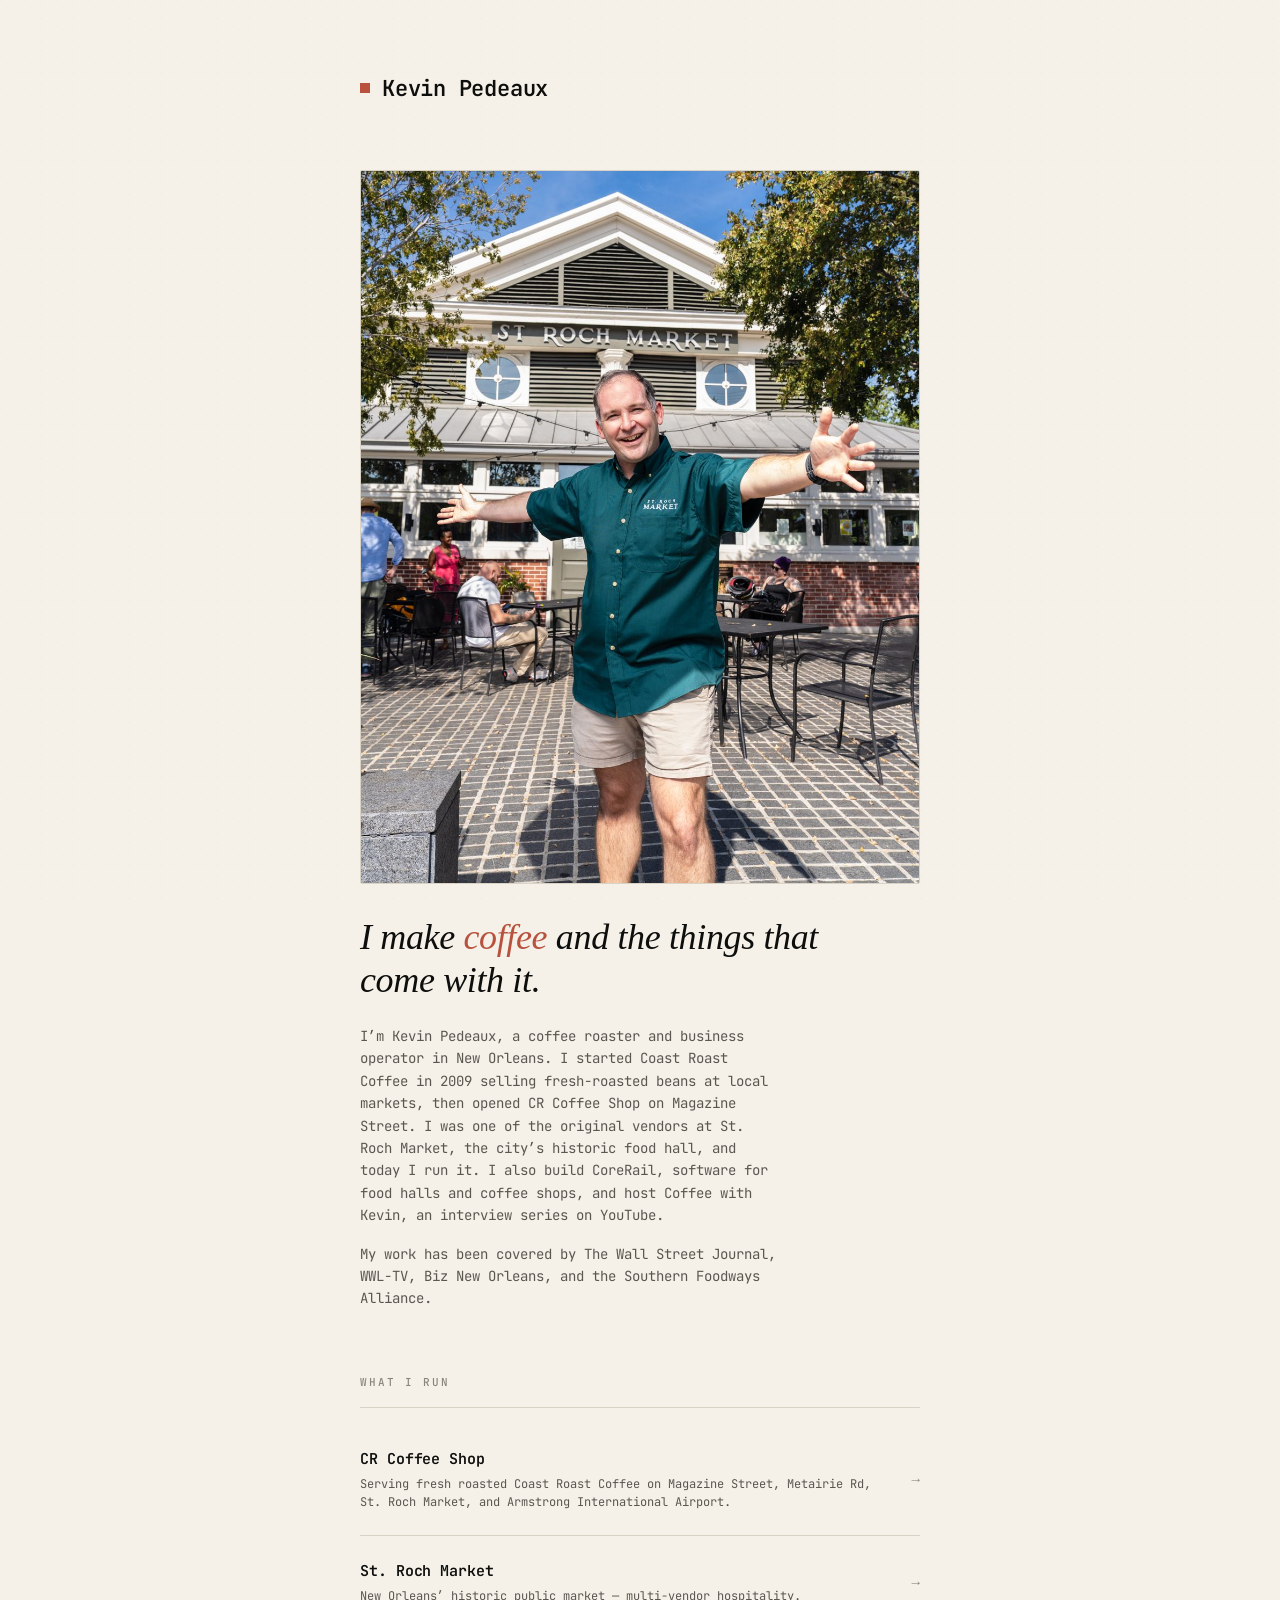
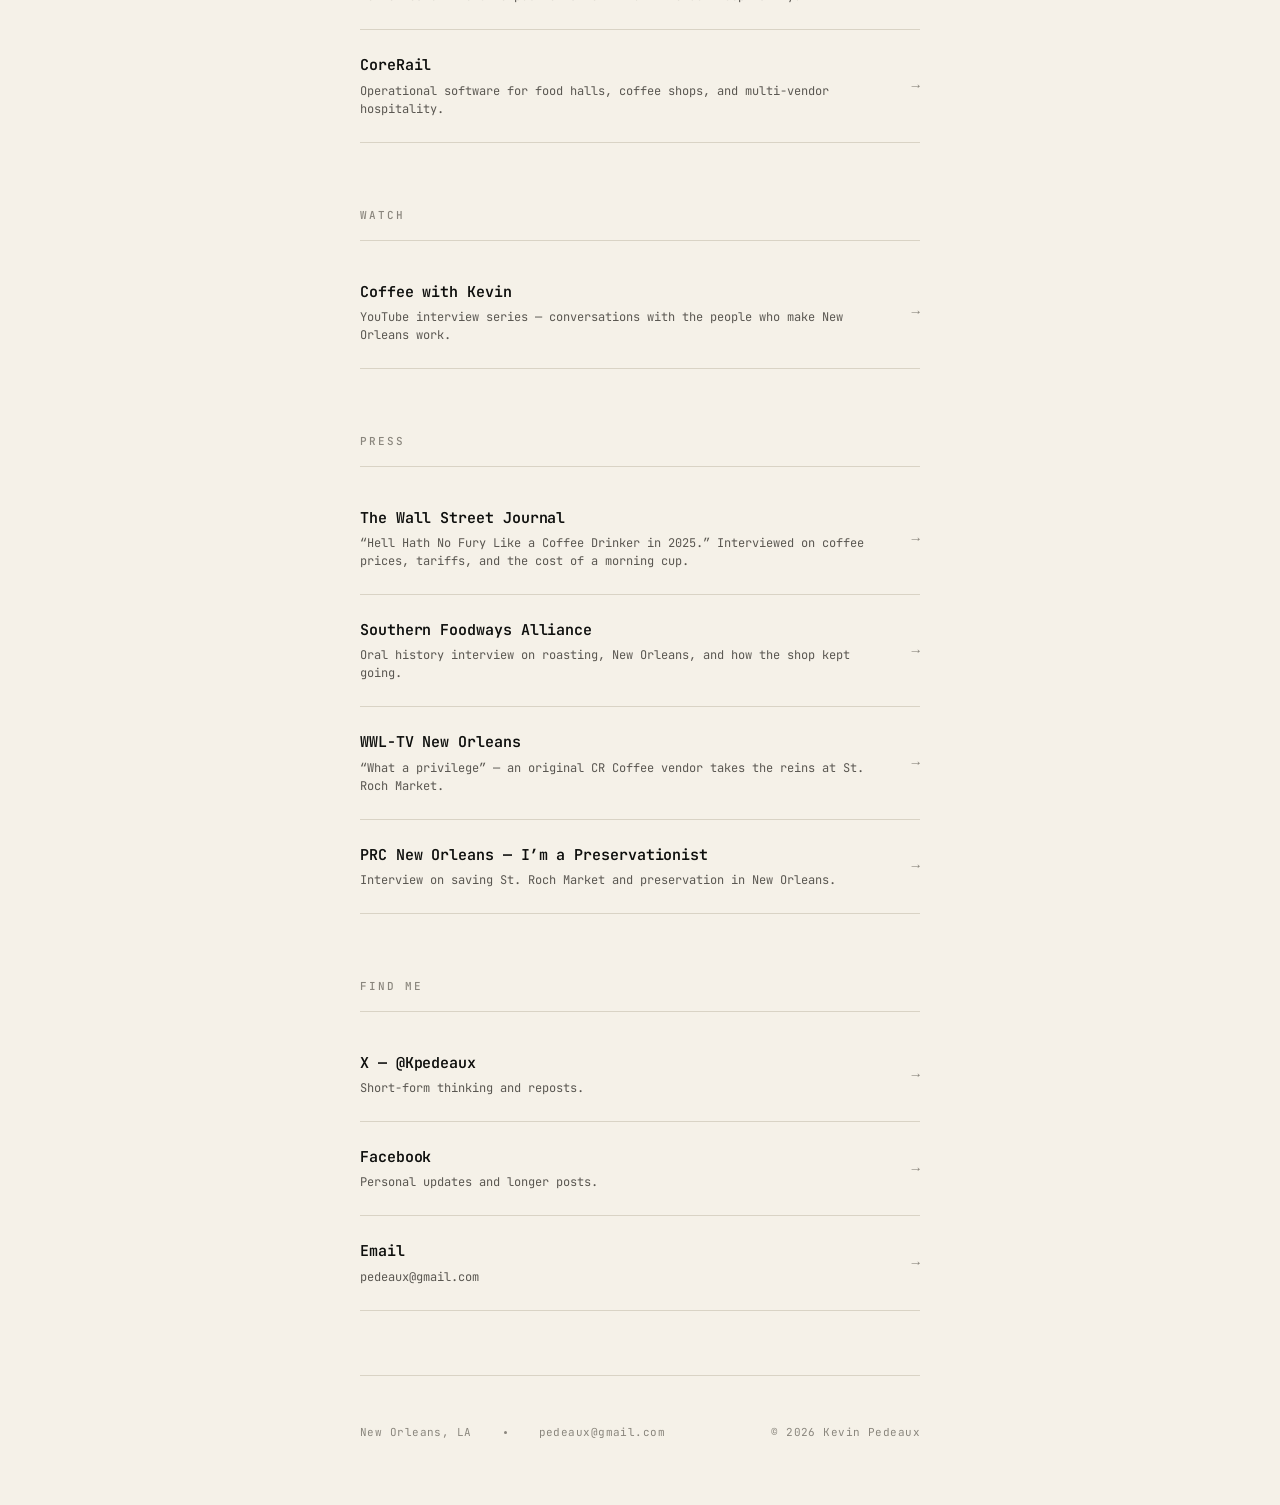
==== index.html @ 77713975 "Add headshot: hero image, contact-card photo, and OG preview image - Optimized hero photo (St. Roch " ====
<!DOCTYPE html>
<html lang="en">
<head>
  <meta charset="UTF-8">
  <meta name="viewport" content="width=device-width, initial-scale=1.0">
  <title>Kevin Pedeaux — Coffee Roaster &amp; Operator in New Orleans</title>
  <meta name="description" content="Kevin Pedeaux is a New Orleans coffee roaster and operator. Owner of CR Coffee Shop (Coast Roast Coffee) on Magazine Street, operator of the historic St. Roch Market, and builder of CoreRail.">
  <meta name="author" content="Kevin Pedeaux">

  <!-- Open Graph -->
  <meta property="og:title" content="Kevin Pedeaux — Coffee Roaster &amp; Operator in New Orleans">
  <meta property="og:description" content="I make coffee and the things that come with it.">
  <meta property="og:type" content="website">
  <meta property="og:url" content="https://kevinpedeaux.com/">
  <meta property="og:site_name" content="Kevin Pedeaux">
  <meta property="og:image" content="https://kevinpedeaux.com/kevin-og.jpg">
  <meta property="og:image:width" content="1200">
  <meta property="og:image:height" content="630">
  <meta property="og:image:alt" content="Kevin Pedeaux with arms open in front of St. Roch Market in New Orleans">

  <!-- Twitter -->
  <meta name="twitter:card" content="summary_large_image">
  <meta name="twitter:title" content="Kevin Pedeaux — Coffee Roaster &amp; Operator in New Orleans">
  <meta name="twitter:description" content="I make coffee and the things that come with it.">
  <meta name="twitter:site" content="@Kpedeaux">
  <meta name="twitter:creator" content="@Kpedeaux">
  <meta name="twitter:image" content="https://kevinpedeaux.com/kevin-og.jpg">

  <!-- Favicon -->
  <link rel="icon" type="image/svg+xml" href="/favicon.svg">

  <!-- Canonical -->
  <link rel="canonical" href="https://kevinpedeaux.com/">

  <!-- Fonts (self-hosted — see @font-face in styles.css) -->
  <link rel="preload" href="/fonts/jetbrains-mono-normal.woff2" as="font" type="font/woff2" crossorigin>
  <link rel="preload" href="/fonts/instrument-serif-italic.woff2" as="font" type="font/woff2" crossorigin>

  <!-- Styles -->
  <link rel="stylesheet" href="/styles.css">

  <!-- Google Analytics (GA4) -->
  <script async src="https://www.googletagmanager.com/gtag/js?id=G-3HQKWKEVY3"></script>
  <script>
    window.dataLayer = window.dataLayer || [];
    function gtag(){dataLayer.push(arguments);}
    gtag('js', new Date());
    gtag('config', 'G-3HQKWKEVY3');
  </script>

  <!-- JSON-LD -->
  <script type="application/ld+json">
  {
    "@context": "https://schema.org",
    "@graph": [
      {
        "@type": "WebSite",
        "@id": "https://kevinpedeaux.com/#website",
        "url": "https://kevinpedeaux.com/",
        "name": "Kevin Pedeaux",
        "publisher": { "@id": "https://kevinpedeaux.com/#person" }
      },
      {
        "@type": "ProfilePage",
        "@id": "https://kevinpedeaux.com/#profilepage",
        "url": "https://kevinpedeaux.com/",
        "isPartOf": { "@id": "https://kevinpedeaux.com/#website" },
        "mainEntity": { "@id": "https://kevinpedeaux.com/#person" }
      },
      {
        "@type": "Person",
        "@id": "https://kevinpedeaux.com/#person",
        "name": "Kevin Pedeaux",
        "url": "https://kevinpedeaux.com/",
        "jobTitle": "Coffee Roaster & Operator",
        "description": "New Orleans coffee roaster and operator. Owner of CR Coffee Shop (Coast Roast Coffee), operator of the historic St. Roch Market, builder of CoreRail, and host of Coffee with Kevin.",
        "address": {
          "@type": "PostalAddress",
          "addressLocality": "New Orleans",
          "addressRegion": "LA",
          "addressCountry": "US"
        },
        "knowsAbout": [
          "Coffee roasting",
          "Specialty coffee",
          "Food halls",
          "Hospitality operations",
          "New Orleans"
        ],
        "worksFor": [
          { "@type": "Organization", "name": "CR Coffee Shop", "url": "https://crcoffeenola.com/" },
          { "@type": "Organization", "name": "St. Roch Market", "url": "https://strochmarket.com/" },
          { "@type": "Organization", "name": "CoreRail", "url": "https://creativecorerail.com/" }
        ],
        "subjectOf": [
          "https://www.wsj.com/business/hospitality/coffee-prices-inflation-tariffs-brazil-e3c26e3b",
          "https://www.southernfoodways.org/interview/kevin-pedeaux/",
          "https://www.wwltv.com/article/news/investigations/mike-perlstein/what-a-privilege-original-vendor-takes-the-reins-at-st-roch-market/289-c80db175-2084-4ccd-b1cc-990ba4696f7c",
          "https://prcno.org/im-a-preservationist-an-interview-with-kevin-pedeaux/"
        ],
        "sameAs": [
          "https://crcoffeenola.com/",
          "https://strochmarket.com/",
          "https://creativecorerail.com/",
          "https://www.youtube.com/coffeewithkevin",
          "https://x.com/Kpedeaux",
          "https://www.instagram.com/kpedeaux/",
          "https://www.facebook.com/pedeaux"
        ]
      }
    ]
  }
  </script>
</head>
<body>

  <main class="page">

    <!-- ====================================================================
         HEADER
         ==================================================================== -->
    <header class="header">
      <a class="name" href="/" aria-label="Kevin Pedeaux home">
        <span class="name-mark" aria-hidden="true"></span>
        Kevin Pedeaux
      </a>
    </header>

    <!-- ====================================================================
         HERO — tagline
         ==================================================================== -->
    <section class="hero" aria-labelledby="tagline">
      <img class="hero-photo" src="/kevin-hero.jpg" width="1040" height="1326"
           alt="Kevin Pedeaux with arms open in front of St. Roch Market in New Orleans"
           fetchpriority="high">
      <h1 id="tagline" class="hero-tagline">
        I make <em>coffee</em> and the things that come with it.
      </h1>
      <p class="hero-sub">
        I&rsquo;m Kevin Pedeaux, a coffee roaster and business operator in New Orleans.
        I started Coast Roast Coffee in 2009 selling fresh-roasted beans at local
        markets, then opened CR Coffee Shop on Magazine Street. I was one of the
        original vendors at St. Roch Market, the city&rsquo;s historic food hall,
        and today I run it. I also build CoreRail, software for food halls and
        coffee shops, and host Coffee with Kevin, an interview series on YouTube.
      </p>
      <p class="hero-sub">
        My work has been covered by The Wall Street Journal, WWL-TV, Biz New
        Orleans, and the Southern Foodways Alliance.
      </p>
    </section>

    <!-- ====================================================================
         LINKS — Edit this section to add / remove / reorder.
         Each .section block is one group. Each .link is one link.
         ==================================================================== -->

    <!-- WHAT I RUN -->
    <section class="section" aria-labelledby="run-label">
      <div class="section-label" id="run-label">
        <span>What I run</span>
      </div>

      <div class="links">

        <a class="link" href="https://crcoffeenola.com/" target="_blank" rel="noopener">
          <div class="link-body">
            <span class="link-title">CR Coffee Shop</span>
            <span class="link-desc">Serving fresh roasted Coast Roast Coffee on Magazine Street, Metairie Rd, St. Roch Market, and Armstrong International Airport.</span>
          </div>
          <span class="link-arrow" aria-hidden="true">&rarr;</span>
        </a>

        <a class="link" href="https://strochmarket.com/" target="_blank" rel="noopener">
          <div class="link-body">
            <span class="link-title">St. Roch Market</span>
            <span class="link-desc">New Orleans&rsquo; historic public market &mdash; multi-vendor hospitality.</span>
          </div>
          <span class="link-arrow" aria-hidden="true">&rarr;</span>
        </a>

        <a class="link" href="https://creativecorerail.com/" target="_blank" rel="noopener">
          <div class="link-body">
            <span class="link-title">CoreRail</span>
            <span class="link-desc">Operational software for food halls, coffee shops, and multi-vendor hospitality.</span>
          </div>
          <span class="link-arrow" aria-hidden="true">&rarr;</span>
        </a>

      </div>
    </section>

    <!-- WATCH -->
    <section class="section" aria-labelledby="watch-label">
      <div class="section-label" id="watch-label">
        <span>Watch</span>
      </div>

      <div class="links">

        <a class="link" href="https://www.youtube.com/coffeewithkevin" target="_blank" rel="noopener">
          <div class="link-body">
            <span class="link-title">Coffee with Kevin</span>
            <span class="link-desc">YouTube interview series &mdash; conversations with the people who make New Orleans work.</span>
          </div>
          <span class="link-arrow" aria-hidden="true">&rarr;</span>
        </a>

      </div>
    </section>

    <!-- PRESS -->
    <section class="section" aria-labelledby="press-label">
      <div class="section-label" id="press-label">
        <span>Press</span>
      </div>

      <div class="links">

        <a class="link" href="https://www.wsj.com/business/hospitality/coffee-prices-inflation-tariffs-brazil-e3c26e3b" target="_blank" rel="noopener">
          <div class="link-body">
            <span class="link-title">The Wall Street Journal</span>
            <span class="link-desc">&ldquo;Hell Hath No Fury Like a Coffee Drinker in 2025.&rdquo; Interviewed on coffee prices, tariffs, and the cost of a morning cup.</span>
          </div>
          <span class="link-arrow" aria-hidden="true">&rarr;</span>
        </a>

        <a class="link" href="https://www.southernfoodways.org/interview/kevin-pedeaux/" target="_blank" rel="noopener">
          <div class="link-body">
            <span class="link-title">Southern Foodways Alliance</span>
            <span class="link-desc">Oral history interview on roasting, New Orleans, and how the shop kept going.</span>
          </div>
          <span class="link-arrow" aria-hidden="true">&rarr;</span>
        </a>

        <a class="link" href="https://www.wwltv.com/article/news/investigations/mike-perlstein/what-a-privilege-original-vendor-takes-the-reins-at-st-roch-market/289-c80db175-2084-4ccd-b1cc-990ba4696f7c" target="_blank" rel="noopener">
          <div class="link-body">
            <span class="link-title">WWL-TV New Orleans</span>
            <span class="link-desc">&ldquo;What a privilege&rdquo; &mdash; an original CR Coffee vendor takes the reins at St. Roch Market.</span>
          </div>
          <span class="link-arrow" aria-hidden="true">&rarr;</span>
        </a>

        <a class="link" href="https://prcno.org/im-a-preservationist-an-interview-with-kevin-pedeaux/" target="_blank" rel="noopener">
          <div class="link-body">
            <span class="link-title">PRC New Orleans &mdash; I&rsquo;m a Preservationist</span>
            <span class="link-desc">Interview on saving St. Roch Market and preservation in New Orleans.</span>
          </div>
          <span class="link-arrow" aria-hidden="true">&rarr;</span>
        </a>

      </div>
    </section>

    <!-- FIND ME -->
    <section class="section" aria-labelledby="find-label">
      <div class="section-label" id="find-label">
        <span>Find me</span>
      </div>

      <div class="links">

        <a class="link" href="https://x.com/Kpedeaux" target="_blank" rel="noopener">
          <div class="link-body">
            <span class="link-title">X &mdash; @Kpedeaux</span>
            <span class="link-desc">Short-form thinking and reposts.</span>
          </div>
          <span class="link-arrow" aria-hidden="true">&rarr;</span>
        </a>

        <a class="link" href="https://www.facebook.com/pedeaux" target="_blank" rel="noopener">
          <div class="link-body">
            <span class="link-title">Facebook</span>
            <span class="link-desc">Personal updates and longer posts.</span>
          </div>
          <span class="link-arrow" aria-hidden="true">&rarr;</span>
        </a>

        <a class="link" data-email href="#">
          <div class="link-body">
            <span class="link-title">Email</span>
            <span class="link-desc" data-email-text></span>
          </div>
          <span class="link-arrow" aria-hidden="true">&rarr;</span>
        </a>

      </div>
    </section>

    <!-- ====================================================================
         FOOTER
         ==================================================================== -->
    <footer class="footer">
      <div class="footer-row">
        <div class="footer-meta">
          <span>New Orleans, LA</span>
          <span class="dot" aria-hidden="true"></span>
          <a data-email data-email-text href="#">Email</a>
        </div>
        <div>&copy; <span id="year">2026</span> Kevin Pedeaux</div>
      </div>
    </footer>

  </main>

  <script>
    document.getElementById('year').textContent = new Date().getFullYear();

    // Email assembled at runtime — kept out of the HTML source to deter scrapers.
    (function () {
      var e = atob('cGVkZWF1eEBnbWFpbC5jb20=');
      document.querySelectorAll('[data-email]').forEach(function (el) {
        el.setAttribute('href', 'mailto:' + e);
      });
      document.querySelectorAll('[data-email-text]').forEach(function (el) {
        el.textContent = e;
      });
    })();
  </script>

</body>
</html>
---- styles.css ----
/* =========================================================================
   kevinpedeaux.com — styles.css
   Brand: builder-operator. Mono + serif italic. Ink on cream, terracotta accent.
   Source of truth for /index.html, /connect.html, and /404.html
   Fonts are self-hosted in /fonts (latin subset, woff2) — see @font-face below.
   ========================================================================= */

/* ── FONTS (self-hosted, latin subset) ──────────────────────────────────── */
@font-face {
  font-family: 'Instrument Serif';
  font-style: normal;
  font-weight: 400;
  font-display: swap;
  src: url('/fonts/instrument-serif-normal.woff2') format('woff2');
  unicode-range: U+0000-00FF, U+0131, U+0152-0153, U+02BB-02BC, U+02C6, U+02DA, U+02DC, U+0304, U+0308, U+0329, U+2000-206F, U+20AC, U+2122, U+2191, U+2193, U+2212, U+2215, U+FEFF, U+FFFD;
}
@font-face {
  font-family: 'Instrument Serif';
  font-style: italic;
  font-weight: 400;
  font-display: swap;
  src: url('/fonts/instrument-serif-italic.woff2') format('woff2');
  unicode-range: U+0000-00FF, U+0131, U+0152-0153, U+02BB-02BC, U+02C6, U+02DA, U+02DC, U+0304, U+0308, U+0329, U+2000-206F, U+20AC, U+2122, U+2191, U+2193, U+2212, U+2215, U+FEFF, U+FFFD;
}
@font-face {
  font-family: 'JetBrains Mono';
  font-style: normal;
  font-weight: 400;
  font-display: swap;
  src: url('/fonts/jetbrains-mono-normal.woff2') format('woff2');
  unicode-range: U+0000-00FF, U+0131, U+0152-0153, U+02BB-02BC, U+02C6, U+02DA, U+02DC, U+0304, U+0308, U+0329, U+2000-206F, U+20AC, U+2122, U+2191, U+2193, U+2212, U+2215, U+FEFF, U+FFFD;
}
@font-face {
  font-family: 'JetBrains Mono';
  font-style: normal;
  font-weight: 500;
  font-display: swap;
  src: url('/fonts/jetbrains-mono-normal.woff2') format('woff2');
  unicode-range: U+0000-00FF, U+0131, U+0152-0153, U+02BB-02BC, U+02C6, U+02DA, U+02DC, U+0304, U+0308, U+0329, U+2000-206F, U+20AC, U+2122, U+2191, U+2193, U+2212, U+2215, U+FEFF, U+FFFD;
}
@font-face {
  font-family: 'JetBrains Mono';
  font-style: normal;
  font-weight: 600;
  font-display: swap;
  src: url('/fonts/jetbrains-mono-normal.woff2') format('woff2');
  unicode-range: U+0000-00FF, U+0131, U+0152-0153, U+02BB-02BC, U+02C6, U+02DA, U+02DC, U+0304, U+0308, U+0329, U+2000-206F, U+20AC, U+2122, U+2191, U+2193, U+2212, U+2215, U+FEFF, U+FFFD;
}
@font-face {
  font-family: 'Inter';
  font-style: normal;
  font-weight: 400;
  font-display: swap;
  src: url('/fonts/inter-normal.woff2') format('woff2');
  unicode-range: U+0000-00FF, U+0131, U+0152-0153, U+02BB-02BC, U+02C6, U+02DA, U+02DC, U+0304, U+0308, U+0329, U+2000-206F, U+20AC, U+2122, U+2191, U+2193, U+2212, U+2215, U+FEFF, U+FFFD;
}
@font-face {
  font-family: 'Inter';
  font-style: normal;
  font-weight: 500;
  font-display: swap;
  src: url('/fonts/inter-normal.woff2') format('woff2');
  unicode-range: U+0000-00FF, U+0131, U+0152-0153, U+02BB-02BC, U+02C6, U+02DA, U+02DC, U+0304, U+0308, U+0329, U+2000-206F, U+20AC, U+2122, U+2191, U+2193, U+2212, U+2215, U+FEFF, U+FFFD;
}

/* ── RESET ──────────────────────────────────────────────────────────────── */
*, *::before, *::after { margin: 0; padding: 0; box-sizing: border-box; }
img, svg { display: block; max-width: 100%; height: auto; }
a { color: inherit; text-decoration: none; }
button { font: inherit; background: none; border: none; cursor: pointer; }

/* ── TOKENS ─────────────────────────────────────────────────────────────── */
:root {
  /* Color */
  --ink:       #0E0F0D;
  --ink-2:     #5A5751;
  --ink-3:     #8A867D;
  --cream:     #F5F1E8;
  --cream-2:   #EDE7D8;
  --rule:      #D9D3C5;
  --accent:    #B8523E;   /* terracotta — hover, underlines, marks */
  --accent-2:  #8E3D2D;

  /* Type */
  --font-mono:    'JetBrains Mono', ui-monospace, 'SF Mono', Menlo, Consolas, monospace;
  --font-serif:   'Instrument Serif', Georgia, 'Times New Roman', serif;
  --font-sans:    'Inter', system-ui, -apple-system, 'Segoe UI', sans-serif;

  /* Spacing — 8-grid */
  --s-1:   8px;
  --s-2:  16px;
  --s-3:  24px;
  --s-4:  32px;
  --s-5:  48px;
  --s-6:  64px;
  --s-7:  96px;

  /* Layout */
  --max-w: 560px;

  /* Motion */
  --ease-out: cubic-bezier(0.22, 1, 0.36, 1);
}

/* ── BASE ───────────────────────────────────────────────────────────────── */
html {
  scroll-behavior: smooth;
  -webkit-text-size-adjust: 100%;
}
body {
  font-family: var(--font-mono);
  font-size: 15px;
  line-height: 1.55;
  color: var(--ink);
  background-color: var(--cream);
  -webkit-font-smoothing: antialiased;
  -moz-osx-font-smoothing: grayscale;
  min-height: 100vh;
  padding: var(--s-5) var(--s-3);
  display: flex;
  flex-direction: column;
}

::selection { background: var(--accent); color: var(--cream); }

/* Subtle grain texture (CSS-only, no asset) */
body::before {
  content: '';
  position: fixed;
  inset: 0;
  pointer-events: none;
  z-index: 0;
  opacity: 0.4;
  background-image:
    radial-gradient(circle at 15% 30%, rgba(14,15,13,0.025) 1px, transparent 1px),
    radial-gradient(circle at 70% 65%, rgba(14,15,13,0.02) 1px, transparent 1px);
  background-size: 8px 8px, 11px 11px;
}

/* ── LAYOUT ─────────────────────────────────────────────────────────────── */
.page {
  position: relative;
  z-index: 1;
  max-width: var(--max-w);
  width: 100%;
  margin: 0 auto;
  flex: 1;
  display: flex;
  flex-direction: column;
}

/* ── HEADER ─────────────────────────────────────────────────────────────── */
.header {
  padding-top: var(--s-3);
  margin-bottom: var(--s-6);
}

.name {
  font-family: var(--font-mono);
  font-weight: 600;
  font-size: clamp(20px, 2.4vw, 22px);
  letter-spacing: -0.01em;
  color: var(--ink);
  display: inline-flex;
  align-items: center;
  gap: var(--s-1);
}

.name-mark {
  display: inline-block;
  width: 10px;
  height: 10px;
  background: var(--accent);
  margin-right: 4px;
  transform: translateY(-1px);
}

.eyebrow {
  font-family: var(--font-mono);
  font-size: 11px;
  font-weight: 500;
  letter-spacing: 0.12em;
  text-transform: uppercase;
  color: var(--ink-3);
}

/* ── HERO COPY ──────────────────────────────────────────────────────────── */
.hero {
  margin-bottom: var(--s-6);
}

.hero-photo {
  display: block;
  width: 100%;
  height: auto;
  aspect-ratio: 1040 / 1326;
  object-fit: cover;
  border: 1px solid var(--rule);
  border-radius: 2px;
  margin-bottom: var(--s-4);
}

.hero-tagline {
  font-family: var(--font-serif);
  font-style: italic;
  font-weight: 400;
  font-size: clamp(28px, 4.5vw, 36px);
  line-height: 1.18;
  letter-spacing: -0.01em;
  color: var(--ink);
  margin-top: var(--s-3);
  margin-bottom: var(--s-3);
  max-width: 28ch;
}

.hero-tagline em {
  font-style: italic;
  color: var(--accent);
  font-family: var(--font-serif);
}

.hero-sub {
  font-family: var(--font-mono);
  font-size: 14px;
  color: var(--ink-2);
  line-height: 1.6;
  max-width: 52ch;
}

.hero-sub + .hero-sub {
  margin-top: var(--s-2);
}

/* ── SECTION HEADINGS ───────────────────────────────────────────────────── */
.section {
  margin-bottom: var(--s-6);
}

.section-label {
  font-family: var(--font-mono);
  font-size: 11px;
  font-weight: 500;
  letter-spacing: 0.18em;
  text-transform: uppercase;
  color: var(--ink-3);
  padding-bottom: var(--s-2);
  margin-bottom: var(--s-2);
  border-bottom: 1px solid var(--rule);
  display: flex;
  align-items: baseline;
  justify-content: space-between;
}

.section-label-count {
  color: var(--ink-3);
  font-size: 10px;
  letter-spacing: 0.08em;
}

/* ── LINK CARDS ─────────────────────────────────────────────────────────── */
.links {
  display: flex;
  flex-direction: column;
}

.link {
  display: grid;
  grid-template-columns: 1fr auto;
  align-items: center;
  gap: var(--s-3);
  padding: var(--s-3) 0;
  border-bottom: 1px solid var(--rule);
  transition: padding-left 200ms var(--ease-out);
  position: relative;
}

.link:hover,
.link:focus-visible {
  outline: none;
  padding-left: var(--s-2);
}

.link:hover .link-title,
.link:focus-visible .link-title {
  color: var(--accent);
}

.link:hover .link-arrow,
.link:focus-visible .link-arrow {
  color: var(--accent);
  transform: translateX(4px);
}

.link-body {
  display: flex;
  flex-direction: column;
  gap: 4px;
  min-width: 0;
}

.link-title {
  font-family: var(--font-mono);
  font-weight: 600;
  font-size: 15px;
  color: var(--ink);
  letter-spacing: -0.005em;
  transition: color 200ms var(--ease-out);
}

.link-desc {
  font-family: var(--font-mono);
  font-size: 12px;
  color: var(--ink-2);
  line-height: 1.5;
}

.link-arrow {
  font-family: var(--font-mono);
  color: var(--ink-3);
  font-size: 14px;
  transition: color 200ms var(--ease-out), transform 200ms var(--ease-out);
  flex-shrink: 0;
}

/* External link domain hint */
.link-domain {
  font-family: var(--font-mono);
  font-size: 11px;
  color: var(--ink-3);
  letter-spacing: 0.02em;
}

/* ── FOOTER ─────────────────────────────────────────────────────────────── */
.footer {
  margin-top: auto;
  padding-top: var(--s-5);
  padding-bottom: var(--s-2);
  border-top: 1px solid var(--rule);
}

.footer-row {
  display: flex;
  justify-content: space-between;
  align-items: baseline;
  gap: var(--s-3);
  font-family: var(--font-mono);
  font-size: 11px;
  letter-spacing: 0.04em;
  color: var(--ink-3);
  flex-wrap: wrap;
}

.footer a:hover { color: var(--accent); }

.footer-meta {
  display: flex;
  gap: var(--s-3);
  align-items: baseline;
}

.dot {
  display: inline-block;
  width: 3px;
  height: 3px;
  background: var(--ink-3);
  border-radius: 50%;
  margin: 0 var(--s-1);
  transform: translateY(-2px);
}

/* ── COMING SOON SPECIFIC ───────────────────────────────────────────────── */
.coming-soon .hero {
  margin-bottom: var(--s-5);
}

.coming-soon .status-row {
  display: inline-flex;
  align-items: center;
  gap: var(--s-1);
  padding: 6px 10px;
  background: var(--cream-2);
  border: 1px solid var(--rule);
  font-family: var(--font-mono);
  font-size: 11px;
  letter-spacing: 0.1em;
  text-transform: uppercase;
  color: var(--ink-2);
  margin-bottom: var(--s-4);
}

.status-row .pulse {
  display: inline-block;
  width: 6px;
  height: 6px;
  background: var(--accent);
  border-radius: 50%;
  animation: pulse 2.4s var(--ease-out) infinite;
}

@keyframes pulse {
  0%, 100% { opacity: 0.4; transform: scale(0.85); }
  50%      { opacity: 1;   transform: scale(1.1); }
}

/* ── 404 ────────────────────────────────────────────────────────────────── */
.notfound {
  display: flex;
  flex-direction: column;
  justify-content: center;
  flex: 1;
  text-align: left;
}
.notfound .code {
  font-family: var(--font-mono);
  font-size: 13px;
  color: var(--ink-3);
  letter-spacing: 0.1em;
  margin-bottom: var(--s-2);
}

/* ── RESPONSIVE ─────────────────────────────────────────────────────────── */
@media (max-width: 480px) {
  body { padding: var(--s-3) var(--s-3); }
  .header { margin-bottom: var(--s-5); }
  .hero { margin-bottom: var(--s-5); }
  .section { margin-bottom: var(--s-5); }
}

/* ── REDUCED MOTION ─────────────────────────────────────────────────────── */
@media (prefers-reduced-motion: reduce) {
  *, *::before, *::after {
    animation-duration: 0.01ms !important;
    animation-iteration-count: 1 !important;
    transition-duration: 0.01ms !important;
    scroll-behavior: auto !important;
  }
}

/* ── PRINT ──────────────────────────────────────────────────────────────── */
@media print {
  body::before { display: none; }
  .link { break-inside: avoid; }
}
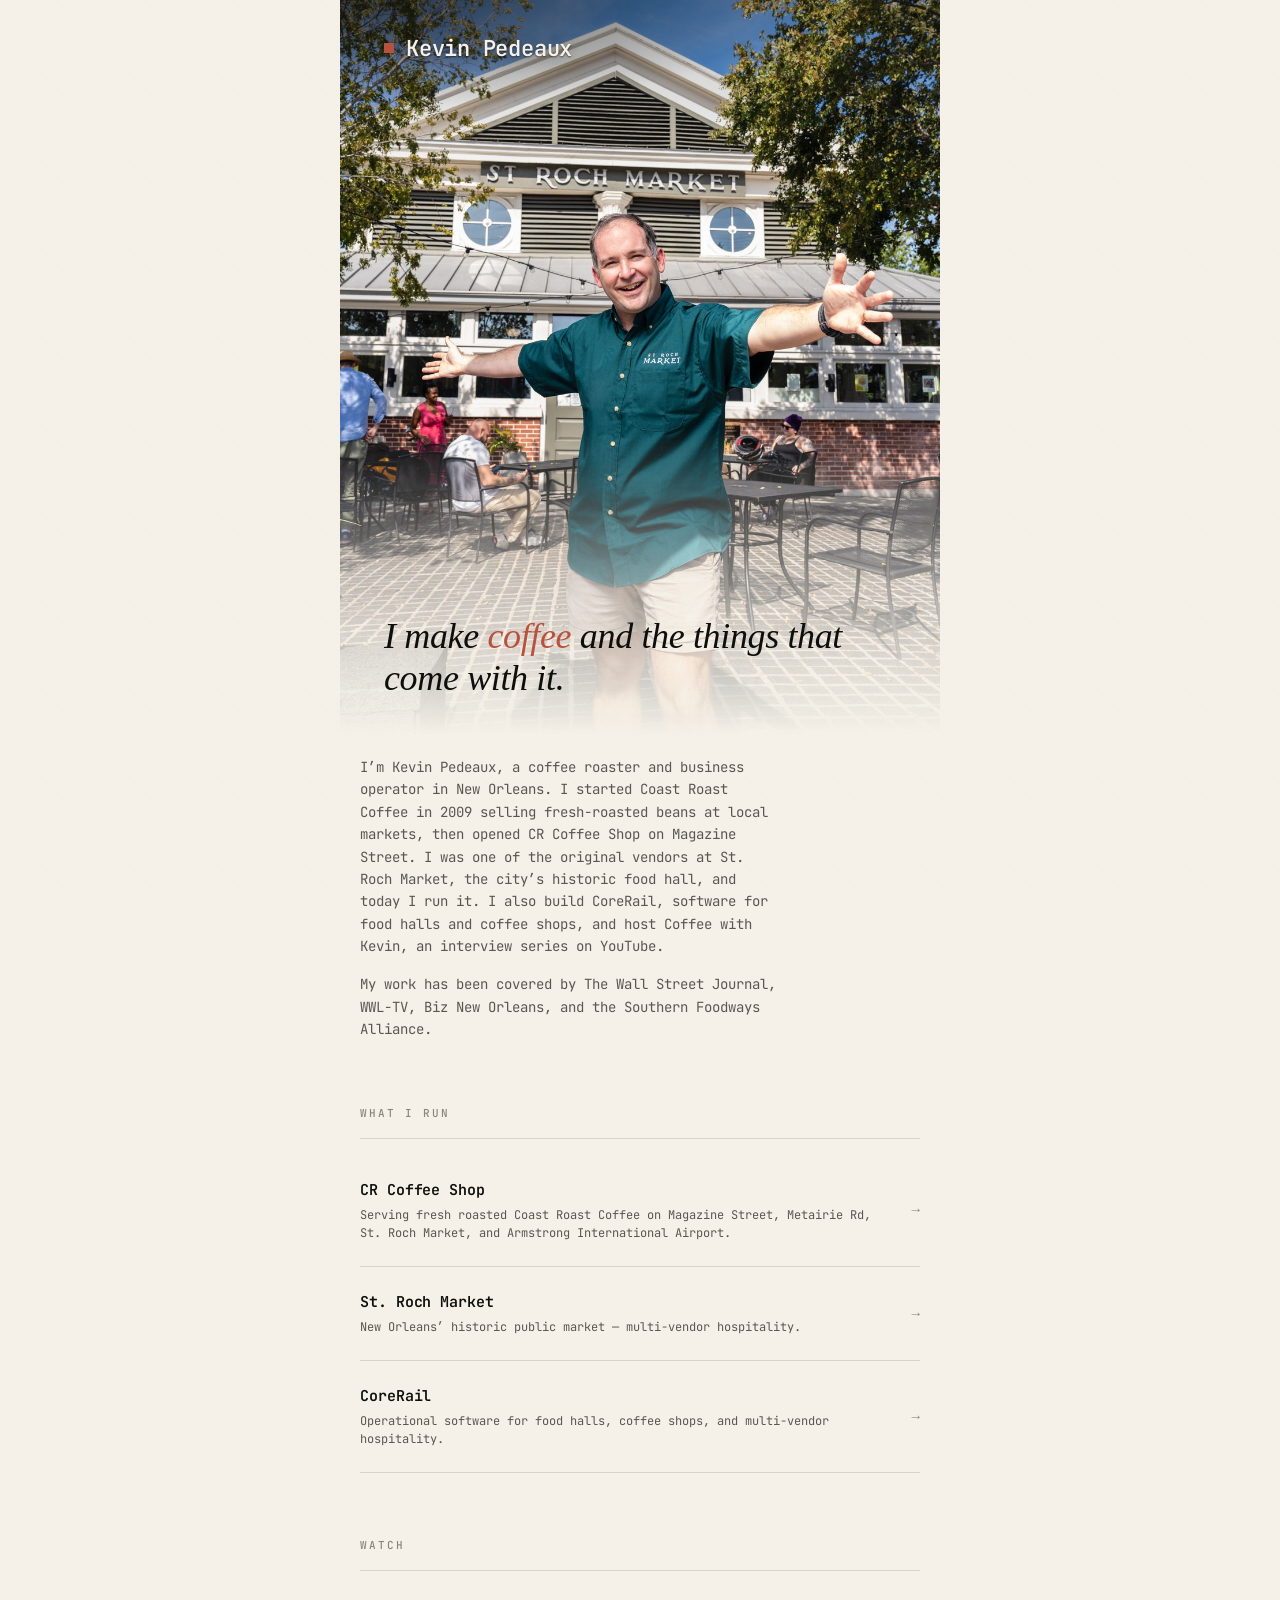
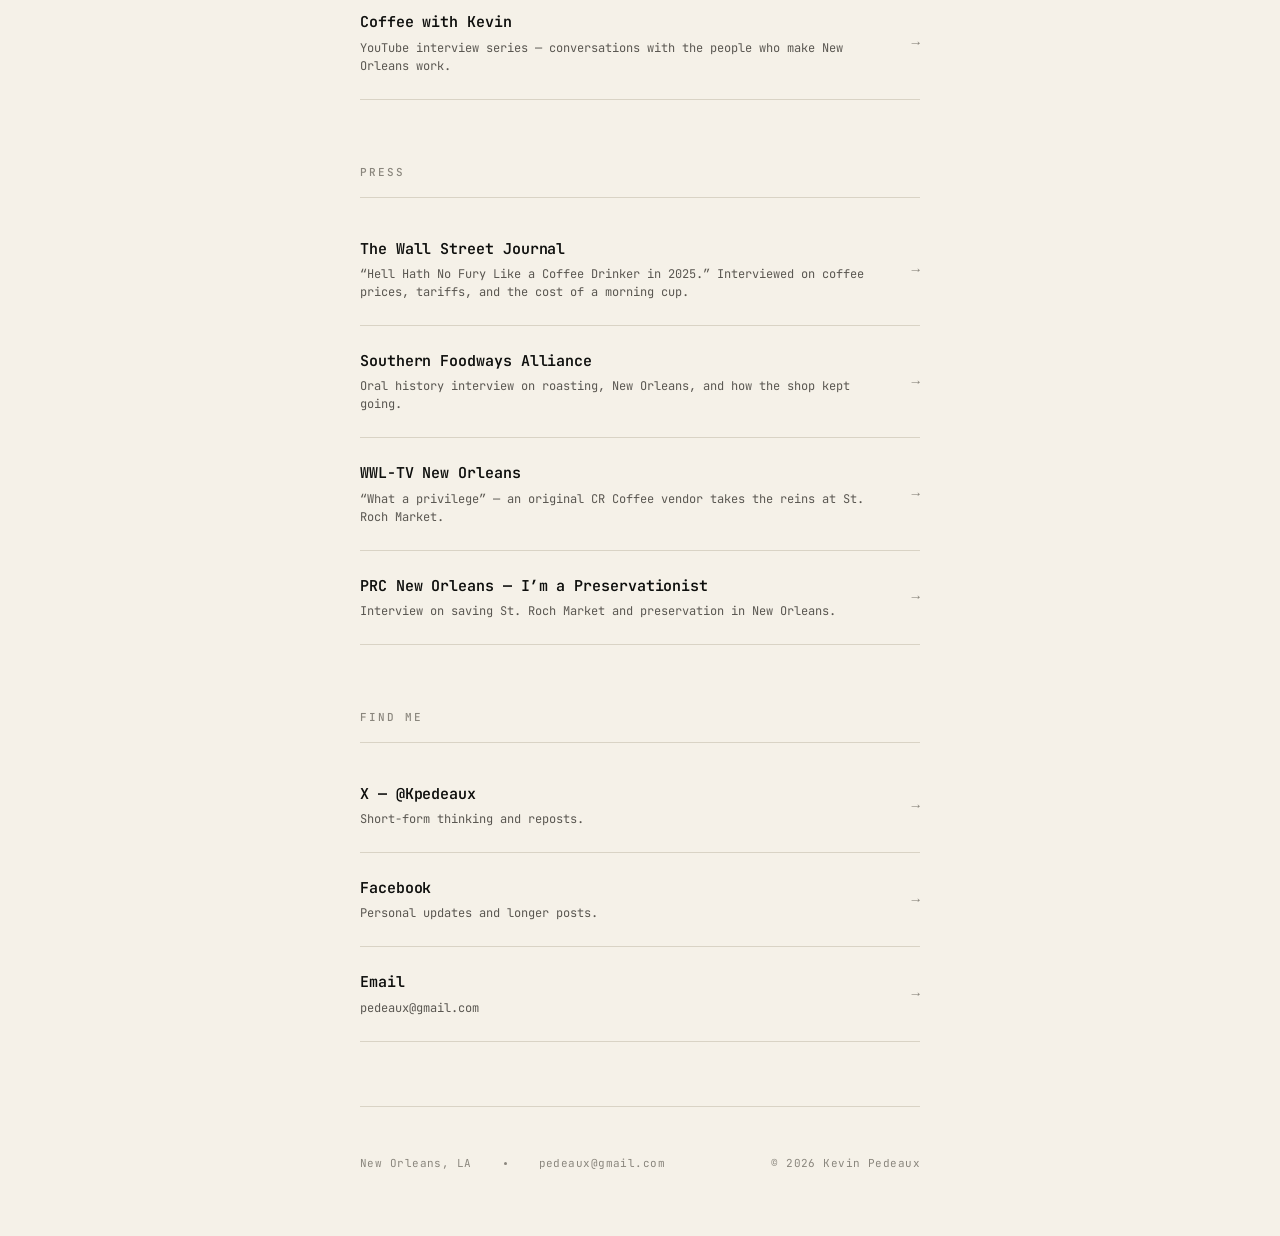
==== commit 24274082: "Full-bleed hero + connect page photo - Homepage: rework hero to full-bleed image that fades into the" ====
--- a/index.html
+++ b/index.html
@@ -112,30 +112,33 @@
   }
   </script>
 </head>
-<body>
-
-  <main class="page">
-
-    <!-- ====================================================================
-         HEADER
-         ==================================================================== -->
-    <header class="header">
-      <a class="name" href="/" aria-label="Kevin Pedeaux home">
-        <span class="name-mark" aria-hidden="true"></span>
-        Kevin Pedeaux
-      </a>
-    </header>
-
-    <!-- ====================================================================
-         HERO — tagline
-         ==================================================================== -->
-    <section class="hero" aria-labelledby="tagline">
-      <img class="hero-photo" src="/kevin-hero.jpg" width="1040" height="1326"
-           alt="Kevin Pedeaux with arms open in front of St. Roch Market in New Orleans"
-           fetchpriority="high">
+<body class="home">
+
+  <!-- ====================================================================
+       FULL-BLEED HERO — image bleeds to edges, fades into the page,
+       name overlays the top, tagline overlaps the lower fade.
+       ==================================================================== -->
+  <div class="hero-full">
+    <img class="hero-full-img" src="/kevin-hero.jpg" width="1040" height="1326"
+         alt="Kevin Pedeaux with arms open in front of St. Roch Market in New Orleans"
+         fetchpriority="high">
+    <a class="hero-full-name" href="/" aria-label="Kevin Pedeaux home">
+      <span class="name-mark" aria-hidden="true"></span>
+      Kevin Pedeaux
+    </a>
+    <div class="hero-full-copy">
       <h1 id="tagline" class="hero-tagline">
         I make <em>coffee</em> and the things that come with it.
       </h1>
+    </div>
+  </div>
+
+  <main class="page">
+
+    <!-- ====================================================================
+         HERO — intro copy
+         ==================================================================== -->
+    <section class="hero" aria-labelledby="tagline">
       <p class="hero-sub">
         I&rsquo;m Kevin Pedeaux, a coffee roaster and business operator in New Orleans.
         I started Coast Roast Coffee in 2009 selling fresh-roasted beans at local
--- a/styles.css
+++ b/styles.css
@@ -189,15 +189,84 @@
   margin-bottom: var(--s-6);
 }
 
-.hero-photo {
+/* ── HOME: full-bleed hero ──────────────────────────────────────────────── */
+body.home { padding-top: 0; }
+
+.hero-full {
+  position: relative;
+  left: 50%;
+  width: 100vw;
+  margin-left: -50vw;
+  margin-bottom: var(--s-4);
+}
+
+/* Scrim at the top so the overlaid name reads — weighted to the top-left
+   (under the name) with a lighter overall wash so the sky/sign stay bright. */
+.hero-full::before {
+  content: "";
+  position: absolute;
+  top: 0;
+  left: 0;
+  right: 0;
+  height: 180px;
+  background:
+    radial-gradient(150% 110% at 0% 0%, rgba(14, 15, 13, 0.62) 0%, rgba(14, 15, 13, 0) 55%),
+    linear-gradient(to bottom, rgba(14, 15, 13, 0.26), rgba(14, 15, 13, 0));
+  z-index: 1;
+  pointer-events: none;
+}
+
+.hero-full-img {
   display: block;
   width: 100%;
   height: auto;
-  aspect-ratio: 1040 / 1326;
-  object-fit: cover;
-  border: 1px solid var(--rule);
-  border-radius: 2px;
-  margin-bottom: var(--s-4);
+  /* Dissolve the lower part of the photo into the cream page. */
+  -webkit-mask-image: linear-gradient(to bottom, #000 56%, rgba(0,0,0,0) 96%);
+          mask-image: linear-gradient(to bottom, #000 56%, rgba(0,0,0,0) 96%);
+}
+
+.hero-full-name {
+  position: absolute;
+  z-index: 2;
+  top: var(--s-4);
+  left: 50%;
+  transform: translateX(-50%);
+  width: 100%;
+  max-width: var(--max-w);
+  padding: 0 var(--s-3);
+  display: inline-flex;
+  align-items: center;
+  gap: var(--s-1);
+  font-family: var(--font-mono);
+  font-weight: 600;
+  font-size: clamp(20px, 2.4vw, 22px);
+  letter-spacing: -0.01em;
+  color: var(--cream);
+  text-shadow: 0 1px 2px rgba(14, 15, 13, 0.6), 0 1px 18px rgba(14, 15, 13, 0.4);
+}
+
+.hero-full-copy {
+  position: relative;
+  z-index: 2;
+  max-width: var(--max-w);
+  margin: -24vw auto 0;      /* pull the tagline up over the fading legs */
+  padding: 0 var(--s-3);
+}
+
+.hero-full-copy .hero-tagline {
+  margin-top: 0;
+}
+
+/* On larger screens, keep the hero a contained column instead of a giant. */
+@media (min-width: 640px) {
+  .hero-full {
+    left: auto;
+    width: 100%;
+    max-width: 600px;
+    margin-left: auto;
+    margin-right: auto;
+  }
+  .hero-full-copy { margin-top: -150px; }
 }
 
 .hero-tagline {
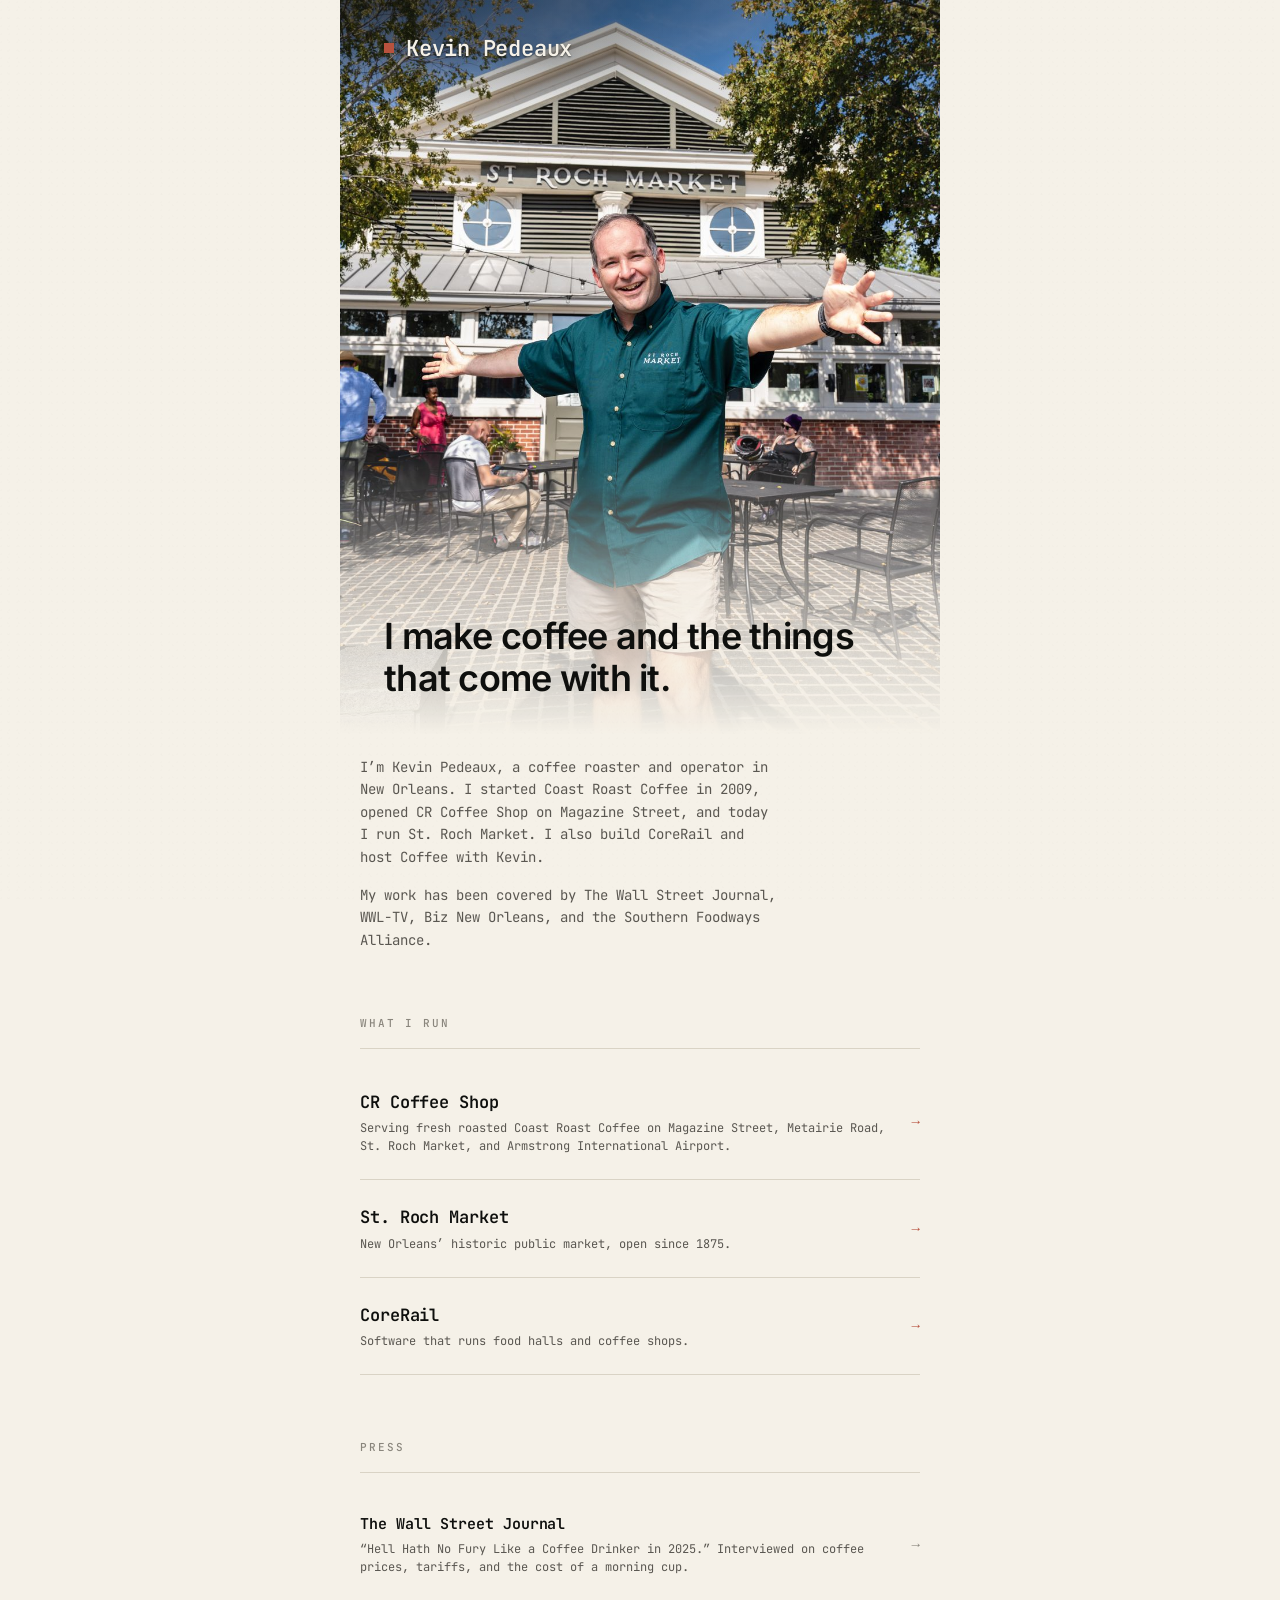
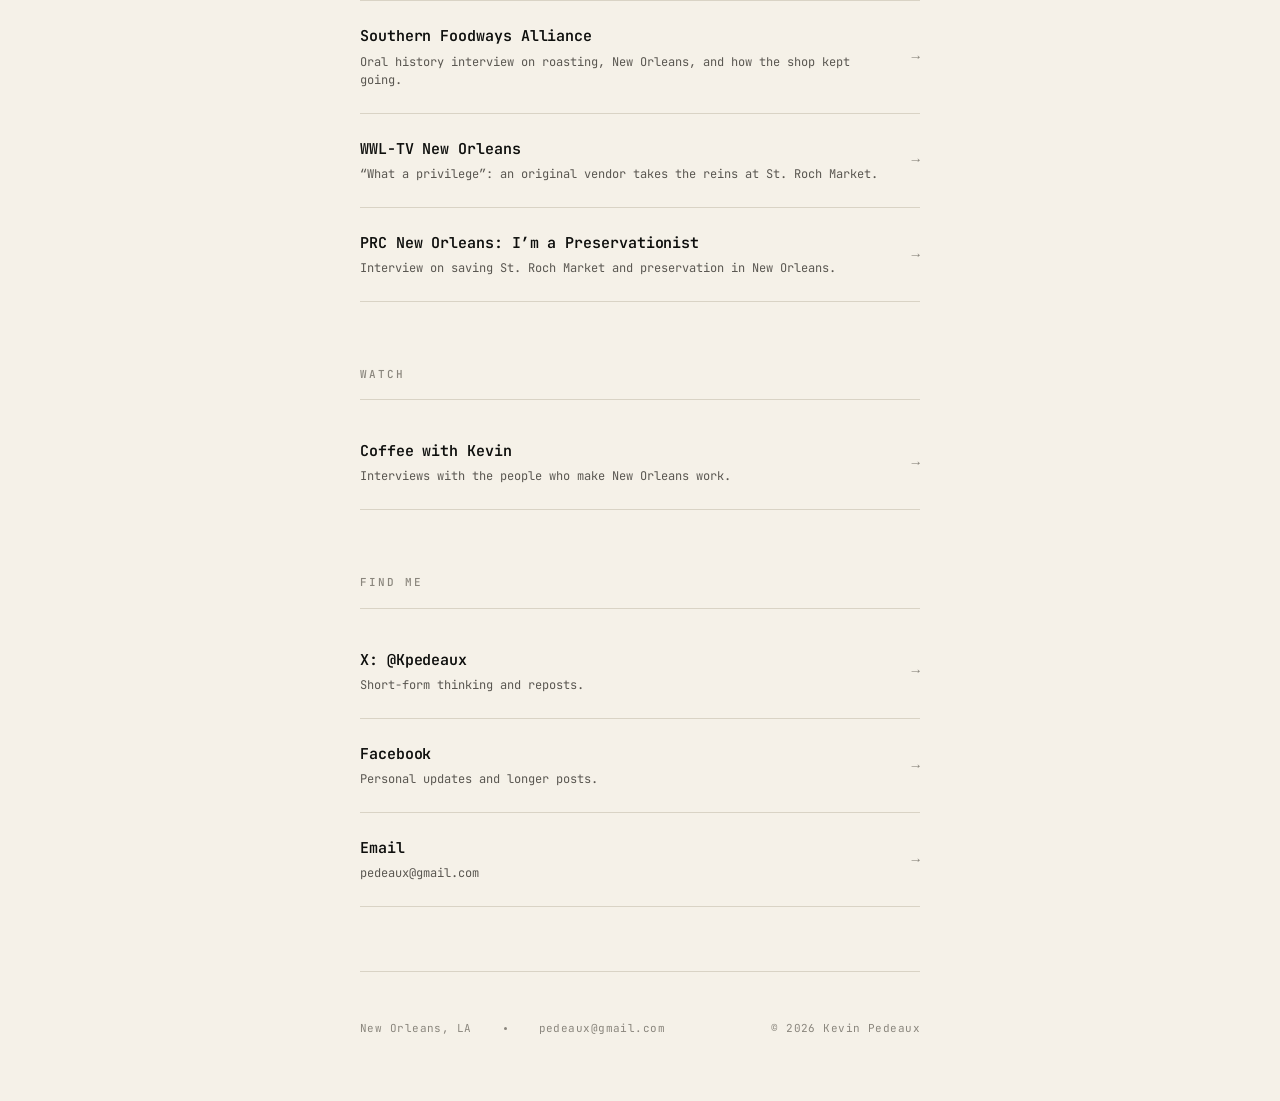
==== commit 98227c6e: "Redesign per web-design skill: Inter headlines, voice pass, routing hierarchy - Replace italic serif" ====
--- a/index.html
+++ b/index.html
@@ -3,12 +3,12 @@
 <head>
   <meta charset="UTF-8">
   <meta name="viewport" content="width=device-width, initial-scale=1.0">
-  <title>Kevin Pedeaux — Coffee Roaster &amp; Operator in New Orleans</title>
+  <title>Kevin Pedeaux: Coffee Roaster &amp; Operator in New Orleans</title>
   <meta name="description" content="Kevin Pedeaux is a New Orleans coffee roaster and operator. Owner of CR Coffee Shop (Coast Roast Coffee) on Magazine Street, operator of the historic St. Roch Market, and builder of CoreRail.">
   <meta name="author" content="Kevin Pedeaux">
 
   <!-- Open Graph -->
-  <meta property="og:title" content="Kevin Pedeaux — Coffee Roaster &amp; Operator in New Orleans">
+  <meta property="og:title" content="Kevin Pedeaux: Coffee Roaster &amp; Operator in New Orleans">
   <meta property="og:description" content="I make coffee and the things that come with it.">
   <meta property="og:type" content="website">
   <meta property="og:url" content="https://kevinpedeaux.com/">
@@ -20,7 +20,7 @@
 
   <!-- Twitter -->
   <meta name="twitter:card" content="summary_large_image">
-  <meta name="twitter:title" content="Kevin Pedeaux — Coffee Roaster &amp; Operator in New Orleans">
+  <meta name="twitter:title" content="Kevin Pedeaux: Coffee Roaster &amp; Operator in New Orleans">
   <meta name="twitter:description" content="I make coffee and the things that come with it.">
   <meta name="twitter:site" content="@Kpedeaux">
   <meta name="twitter:creator" content="@Kpedeaux">
@@ -34,10 +34,10 @@
 
   <!-- Fonts (self-hosted — see @font-face in styles.css) -->
   <link rel="preload" href="/fonts/jetbrains-mono-normal.woff2" as="font" type="font/woff2" crossorigin>
-  <link rel="preload" href="/fonts/instrument-serif-italic.woff2" as="font" type="font/woff2" crossorigin>
+  <link rel="preload" href="/fonts/inter-semibold.woff2" as="font" type="font/woff2" crossorigin>
 
   <!-- Styles -->
-  <link rel="stylesheet" href="/styles.css">
+  <link rel="stylesheet" href="/styles.css?v=3">
 
   <!-- Google Analytics (GA4) -->
   <script async src="https://www.googletagmanager.com/gtag/js?id=G-3HQKWKEVY3"></script>
@@ -128,7 +128,7 @@
     </a>
     <div class="hero-full-copy">
       <h1 id="tagline" class="hero-tagline">
-        I make <em>coffee</em> and the things that come with it.
+        I make coffee and the things that come with it.
       </h1>
     </div>
   </div>
@@ -140,12 +140,10 @@
          ==================================================================== -->
     <section class="hero" aria-labelledby="tagline">
       <p class="hero-sub">
-        I&rsquo;m Kevin Pedeaux, a coffee roaster and business operator in New Orleans.
-        I started Coast Roast Coffee in 2009 selling fresh-roasted beans at local
-        markets, then opened CR Coffee Shop on Magazine Street. I was one of the
-        original vendors at St. Roch Market, the city&rsquo;s historic food hall,
-        and today I run it. I also build CoreRail, software for food halls and
-        coffee shops, and host Coffee with Kevin, an interview series on YouTube.
+        I&rsquo;m Kevin Pedeaux, a coffee roaster and operator in New Orleans.
+        I started Coast Roast Coffee in 2009, opened CR Coffee Shop on Magazine
+        Street, and today I run St. Roch Market. I also build CoreRail and host
+        Coffee with Kevin.
       </p>
       <p class="hero-sub">
         My work has been covered by The Wall Street Journal, WWL-TV, Biz New
@@ -158,34 +156,77 @@
          Each .section block is one group. Each .link is one link.
          ==================================================================== -->
 
-    <!-- WHAT I RUN -->
+    <!-- WHAT I RUN (primary: the site's one job is routing here) -->
     <section class="section" aria-labelledby="run-label">
       <div class="section-label" id="run-label">
         <span>What I run</span>
       </div>
 
+      <div class="links links--primary">
+
+        <a class="link" href="https://crcoffeenola.com/" target="_blank" rel="noopener">
+          <div class="link-body">
+            <span class="link-title">CR Coffee Shop</span>
+            <span class="link-desc">Serving fresh roasted Coast Roast Coffee on Magazine Street, Metairie Road, St. Roch Market, and Armstrong International Airport.</span>
+          </div>
+          <span class="link-arrow" aria-hidden="true">&rarr;</span>
+        </a>
+
+        <a class="link" href="https://strochmarket.com/" target="_blank" rel="noopener">
+          <div class="link-body">
+            <span class="link-title">St. Roch Market</span>
+            <span class="link-desc">New Orleans&rsquo; historic public market, open since 1875.</span>
+          </div>
+          <span class="link-arrow" aria-hidden="true">&rarr;</span>
+        </a>
+
+        <a class="link" href="https://creativecorerail.com/" target="_blank" rel="noopener">
+          <div class="link-body">
+            <span class="link-title">CoreRail</span>
+            <span class="link-desc">Software that runs food halls and coffee shops.</span>
+          </div>
+          <span class="link-arrow" aria-hidden="true">&rarr;</span>
+        </a>
+
+      </div>
+    </section>
+
+    <!-- PRESS (proof, next to the primary action) -->
+    <section class="section" aria-labelledby="press-label">
+      <div class="section-label" id="press-label">
+        <span>Press</span>
+      </div>
+
       <div class="links">
 
-        <a class="link" href="https://crcoffeenola.com/" target="_blank" rel="noopener">
-          <div class="link-body">
-            <span class="link-title">CR Coffee Shop</span>
-            <span class="link-desc">Serving fresh roasted Coast Roast Coffee on Magazine Street, Metairie Rd, St. Roch Market, and Armstrong International Airport.</span>
-          </div>
-          <span class="link-arrow" aria-hidden="true">&rarr;</span>
-        </a>
-
-        <a class="link" href="https://strochmarket.com/" target="_blank" rel="noopener">
-          <div class="link-body">
-            <span class="link-title">St. Roch Market</span>
-            <span class="link-desc">New Orleans&rsquo; historic public market &mdash; multi-vendor hospitality.</span>
-          </div>
-          <span class="link-arrow" aria-hidden="true">&rarr;</span>
-        </a>
-
-        <a class="link" href="https://creativecorerail.com/" target="_blank" rel="noopener">
-          <div class="link-body">
-            <span class="link-title">CoreRail</span>
-            <span class="link-desc">Operational software for food halls, coffee shops, and multi-vendor hospitality.</span>
+        <a class="link" href="https://www.wsj.com/business/hospitality/coffee-prices-inflation-tariffs-brazil-e3c26e3b" target="_blank" rel="noopener">
+          <div class="link-body">
+            <span class="link-title">The Wall Street Journal</span>
+            <span class="link-desc">&ldquo;Hell Hath No Fury Like a Coffee Drinker in 2025.&rdquo; Interviewed on coffee prices, tariffs, and the cost of a morning cup.</span>
+          </div>
+          <span class="link-arrow" aria-hidden="true">&rarr;</span>
+        </a>
+
+        <a class="link" href="https://www.southernfoodways.org/interview/kevin-pedeaux/" target="_blank" rel="noopener">
+          <div class="link-body">
+            <span class="link-title">Southern Foodways Alliance</span>
+            <span class="link-desc">Oral history interview on roasting, New Orleans, and how the shop kept going.</span>
+          </div>
+          <span class="link-arrow" aria-hidden="true">&rarr;</span>
+        </a>
+
+        <a class="link" href="https://www.wwltv.com/article/news/investigations/mike-perlstein/what-a-privilege-original-vendor-takes-the-reins-at-st-roch-market/289-c80db175-2084-4ccd-b1cc-990ba4696f7c" target="_blank" rel="noopener">
+          <div class="link-body">
+            <span class="link-title">WWL-TV New Orleans</span>
+            <span class="link-desc">&ldquo;What a privilege&rdquo;: an original vendor takes the reins at St. Roch Market.</span>
+          </div>
+          <span class="link-arrow" aria-hidden="true">&rarr;</span>
+        </a>
+
+        <a class="link" href="https://prcno.org/im-a-preservationist-an-interview-with-kevin-pedeaux/" target="_blank" rel="noopener">
+          <div class="link-body">
+            <span class="link-title">PRC New Orleans: I&rsquo;m a Preservationist</span>
+            <span class="link-desc">Interview on saving St. Roch Market and preservation in New Orleans.</span>
           </div>
           <span class="link-arrow" aria-hidden="true">&rarr;</span>
         </a>
@@ -204,50 +245,7 @@
         <a class="link" href="https://www.youtube.com/coffeewithkevin" target="_blank" rel="noopener">
           <div class="link-body">
             <span class="link-title">Coffee with Kevin</span>
-            <span class="link-desc">YouTube interview series &mdash; conversations with the people who make New Orleans work.</span>
-          </div>
-          <span class="link-arrow" aria-hidden="true">&rarr;</span>
-        </a>
-
-      </div>
-    </section>
-
-    <!-- PRESS -->
-    <section class="section" aria-labelledby="press-label">
-      <div class="section-label" id="press-label">
-        <span>Press</span>
-      </div>
-
-      <div class="links">
-
-        <a class="link" href="https://www.wsj.com/business/hospitality/coffee-prices-inflation-tariffs-brazil-e3c26e3b" target="_blank" rel="noopener">
-          <div class="link-body">
-            <span class="link-title">The Wall Street Journal</span>
-            <span class="link-desc">&ldquo;Hell Hath No Fury Like a Coffee Drinker in 2025.&rdquo; Interviewed on coffee prices, tariffs, and the cost of a morning cup.</span>
-          </div>
-          <span class="link-arrow" aria-hidden="true">&rarr;</span>
-        </a>
-
-        <a class="link" href="https://www.southernfoodways.org/interview/kevin-pedeaux/" target="_blank" rel="noopener">
-          <div class="link-body">
-            <span class="link-title">Southern Foodways Alliance</span>
-            <span class="link-desc">Oral history interview on roasting, New Orleans, and how the shop kept going.</span>
-          </div>
-          <span class="link-arrow" aria-hidden="true">&rarr;</span>
-        </a>
-
-        <a class="link" href="https://www.wwltv.com/article/news/investigations/mike-perlstein/what-a-privilege-original-vendor-takes-the-reins-at-st-roch-market/289-c80db175-2084-4ccd-b1cc-990ba4696f7c" target="_blank" rel="noopener">
-          <div class="link-body">
-            <span class="link-title">WWL-TV New Orleans</span>
-            <span class="link-desc">&ldquo;What a privilege&rdquo; &mdash; an original CR Coffee vendor takes the reins at St. Roch Market.</span>
-          </div>
-          <span class="link-arrow" aria-hidden="true">&rarr;</span>
-        </a>
-
-        <a class="link" href="https://prcno.org/im-a-preservationist-an-interview-with-kevin-pedeaux/" target="_blank" rel="noopener">
-          <div class="link-body">
-            <span class="link-title">PRC New Orleans &mdash; I&rsquo;m a Preservationist</span>
-            <span class="link-desc">Interview on saving St. Roch Market and preservation in New Orleans.</span>
+            <span class="link-desc">Interviews with the people who make New Orleans work.</span>
           </div>
           <span class="link-arrow" aria-hidden="true">&rarr;</span>
         </a>
@@ -265,7 +263,7 @@
 
         <a class="link" href="https://x.com/Kpedeaux" target="_blank" rel="noopener">
           <div class="link-body">
-            <span class="link-title">X &mdash; @Kpedeaux</span>
+            <span class="link-title">X: @Kpedeaux</span>
             <span class="link-desc">Short-form thinking and reposts.</span>
           </div>
           <span class="link-arrow" aria-hidden="true">&rarr;</span>
--- a/styles.css
+++ b/styles.css
@@ -1,65 +1,58 @@
 /* =========================================================================
    kevinpedeaux.com — styles.css
-   Brand: builder-operator. Mono + serif italic. Ink on cream, terracotta accent.
+   Brand: builder-operator. Inter headlines + mono body. Ink on cream,
+   terracotta accent reserved for the primary action.
    Source of truth for /index.html, /connect.html, and /404.html
    Fonts are self-hosted in /fonts (latin subset, woff2) — see @font-face below.
    ========================================================================= */
 
 /* ── FONTS (self-hosted, latin subset) ──────────────────────────────────── */
 @font-face {
-  font-family: 'Instrument Serif';
+  font-family: 'JetBrains Mono';
   font-style: normal;
   font-weight: 400;
   font-display: swap;
-  src: url('/fonts/instrument-serif-normal.woff2') format('woff2');
-  unicode-range: U+0000-00FF, U+0131, U+0152-0153, U+02BB-02BC, U+02C6, U+02DA, U+02DC, U+0304, U+0308, U+0329, U+2000-206F, U+20AC, U+2122, U+2191, U+2193, U+2212, U+2215, U+FEFF, U+FFFD;
-}
-@font-face {
-  font-family: 'Instrument Serif';
-  font-style: italic;
+  src: url('/fonts/jetbrains-mono-normal.woff2') format('woff2');
+  unicode-range: U+0000-00FF, U+0131, U+0152-0153, U+02BB-02BC, U+02C6, U+02DA, U+02DC, U+0304, U+0308, U+0329, U+2000-206F, U+20AC, U+2122, U+2191, U+2193, U+2212, U+2215, U+FEFF, U+FFFD;
+}
+@font-face {
+  font-family: 'JetBrains Mono';
+  font-style: normal;
+  font-weight: 500;
+  font-display: swap;
+  src: url('/fonts/jetbrains-mono-normal.woff2') format('woff2');
+  unicode-range: U+0000-00FF, U+0131, U+0152-0153, U+02BB-02BC, U+02C6, U+02DA, U+02DC, U+0304, U+0308, U+0329, U+2000-206F, U+20AC, U+2122, U+2191, U+2193, U+2212, U+2215, U+FEFF, U+FFFD;
+}
+@font-face {
+  font-family: 'JetBrains Mono';
+  font-style: normal;
+  font-weight: 600;
+  font-display: swap;
+  src: url('/fonts/jetbrains-mono-normal.woff2') format('woff2');
+  unicode-range: U+0000-00FF, U+0131, U+0152-0153, U+02BB-02BC, U+02C6, U+02DA, U+02DC, U+0304, U+0308, U+0329, U+2000-206F, U+20AC, U+2122, U+2191, U+2193, U+2212, U+2215, U+FEFF, U+FFFD;
+}
+@font-face {
+  font-family: 'Inter';
+  font-style: normal;
   font-weight: 400;
   font-display: swap;
-  src: url('/fonts/instrument-serif-italic.woff2') format('woff2');
-  unicode-range: U+0000-00FF, U+0131, U+0152-0153, U+02BB-02BC, U+02C6, U+02DA, U+02DC, U+0304, U+0308, U+0329, U+2000-206F, U+20AC, U+2122, U+2191, U+2193, U+2212, U+2215, U+FEFF, U+FFFD;
-}
-@font-face {
-  font-family: 'JetBrains Mono';
-  font-style: normal;
-  font-weight: 400;
-  font-display: swap;
-  src: url('/fonts/jetbrains-mono-normal.woff2') format('woff2');
-  unicode-range: U+0000-00FF, U+0131, U+0152-0153, U+02BB-02BC, U+02C6, U+02DA, U+02DC, U+0304, U+0308, U+0329, U+2000-206F, U+20AC, U+2122, U+2191, U+2193, U+2212, U+2215, U+FEFF, U+FFFD;
-}
-@font-face {
-  font-family: 'JetBrains Mono';
+  src: url('/fonts/inter-normal.woff2') format('woff2');
+  unicode-range: U+0000-00FF, U+0131, U+0152-0153, U+02BB-02BC, U+02C6, U+02DA, U+02DC, U+0304, U+0308, U+0329, U+2000-206F, U+20AC, U+2122, U+2191, U+2193, U+2212, U+2215, U+FEFF, U+FFFD;
+}
+@font-face {
+  font-family: 'Inter';
   font-style: normal;
   font-weight: 500;
   font-display: swap;
-  src: url('/fonts/jetbrains-mono-normal.woff2') format('woff2');
-  unicode-range: U+0000-00FF, U+0131, U+0152-0153, U+02BB-02BC, U+02C6, U+02DA, U+02DC, U+0304, U+0308, U+0329, U+2000-206F, U+20AC, U+2122, U+2191, U+2193, U+2212, U+2215, U+FEFF, U+FFFD;
-}
-@font-face {
-  font-family: 'JetBrains Mono';
-  font-style: normal;
-  font-weight: 600;
-  font-display: swap;
-  src: url('/fonts/jetbrains-mono-normal.woff2') format('woff2');
+  src: url('/fonts/inter-normal.woff2') format('woff2');
   unicode-range: U+0000-00FF, U+0131, U+0152-0153, U+02BB-02BC, U+02C6, U+02DA, U+02DC, U+0304, U+0308, U+0329, U+2000-206F, U+20AC, U+2122, U+2191, U+2193, U+2212, U+2215, U+FEFF, U+FFFD;
 }
 @font-face {
   font-family: 'Inter';
   font-style: normal;
-  font-weight: 400;
-  font-display: swap;
-  src: url('/fonts/inter-normal.woff2') format('woff2');
-  unicode-range: U+0000-00FF, U+0131, U+0152-0153, U+02BB-02BC, U+02C6, U+02DA, U+02DC, U+0304, U+0308, U+0329, U+2000-206F, U+20AC, U+2122, U+2191, U+2193, U+2212, U+2215, U+FEFF, U+FFFD;
-}
-@font-face {
-  font-family: 'Inter';
-  font-style: normal;
-  font-weight: 500;
-  font-display: swap;
-  src: url('/fonts/inter-normal.woff2') format('woff2');
+  font-weight: 600;
+  font-display: swap;
+  src: url('/fonts/inter-semibold.woff2') format('woff2');
   unicode-range: U+0000-00FF, U+0131, U+0152-0153, U+02BB-02BC, U+02C6, U+02DA, U+02DC, U+0304, U+0308, U+0329, U+2000-206F, U+20AC, U+2122, U+2191, U+2193, U+2212, U+2215, U+FEFF, U+FFFD;
 }
 
@@ -83,7 +76,6 @@
 
   /* Type */
   --font-mono:    'JetBrains Mono', ui-monospace, 'SF Mono', Menlo, Consolas, monospace;
-  --font-serif:   'Instrument Serif', Georgia, 'Times New Roman', serif;
   --font-sans:    'Inter', system-ui, -apple-system, 'Segoe UI', sans-serif;
 
   /* Spacing — 8-grid */
@@ -173,15 +165,6 @@
   background: var(--accent);
   margin-right: 4px;
   transform: translateY(-1px);
-}
-
-.eyebrow {
-  font-family: var(--font-mono);
-  font-size: 11px;
-  font-weight: 500;
-  letter-spacing: 0.12em;
-  text-transform: uppercase;
-  color: var(--ink-3);
 }
 
 /* ── HERO COPY ──────────────────────────────────────────────────────────── */
@@ -270,22 +253,15 @@
 }
 
 .hero-tagline {
-  font-family: var(--font-serif);
-  font-style: italic;
-  font-weight: 400;
+  font-family: var(--font-sans);
+  font-weight: 600;
   font-size: clamp(28px, 4.5vw, 36px);
   line-height: 1.18;
-  letter-spacing: -0.01em;
+  letter-spacing: -0.02em;
   color: var(--ink);
   margin-top: var(--s-3);
   margin-bottom: var(--s-3);
   max-width: 28ch;
-}
-
-.hero-tagline em {
-  font-style: italic;
-  color: var(--accent);
-  font-family: var(--font-serif);
 }
 
 .hero-sub {
@@ -318,12 +294,6 @@
   display: flex;
   align-items: baseline;
   justify-content: space-between;
-}
-
-.section-label-count {
-  color: var(--ink-3);
-  font-size: 10px;
-  letter-spacing: 0.08em;
 }
 
 /* ── LINK CARDS ─────────────────────────────────────────────────────────── */
@@ -391,12 +361,14 @@
   flex-shrink: 0;
 }
 
-/* External link domain hint */
-.link-domain {
-  font-family: var(--font-mono);
-  font-size: 11px;
-  color: var(--ink-3);
-  letter-spacing: 0.02em;
+/* Primary section (What I run): the site's one job is routing to these.
+   Bigger titles; accent arrows at rest so the eye lands here first. */
+.links--primary .link-title {
+  font-size: 17px;
+}
+
+.links--primary .link-arrow {
+  color: var(--accent);
 }
 
 /* ── FOOTER ─────────────────────────────────────────────────────────────── */
@@ -437,40 +409,6 @@
   transform: translateY(-2px);
 }
 
-/* ── COMING SOON SPECIFIC ───────────────────────────────────────────────── */
-.coming-soon .hero {
-  margin-bottom: var(--s-5);
-}
-
-.coming-soon .status-row {
-  display: inline-flex;
-  align-items: center;
-  gap: var(--s-1);
-  padding: 6px 10px;
-  background: var(--cream-2);
-  border: 1px solid var(--rule);
-  font-family: var(--font-mono);
-  font-size: 11px;
-  letter-spacing: 0.1em;
-  text-transform: uppercase;
-  color: var(--ink-2);
-  margin-bottom: var(--s-4);
-}
-
-.status-row .pulse {
-  display: inline-block;
-  width: 6px;
-  height: 6px;
-  background: var(--accent);
-  border-radius: 50%;
-  animation: pulse 2.4s var(--ease-out) infinite;
-}
-
-@keyframes pulse {
-  0%, 100% { opacity: 0.4; transform: scale(0.85); }
-  50%      { opacity: 1;   transform: scale(1.1); }
-}
-
 /* ── 404 ────────────────────────────────────────────────────────────────── */
 .notfound {
   display: flex;
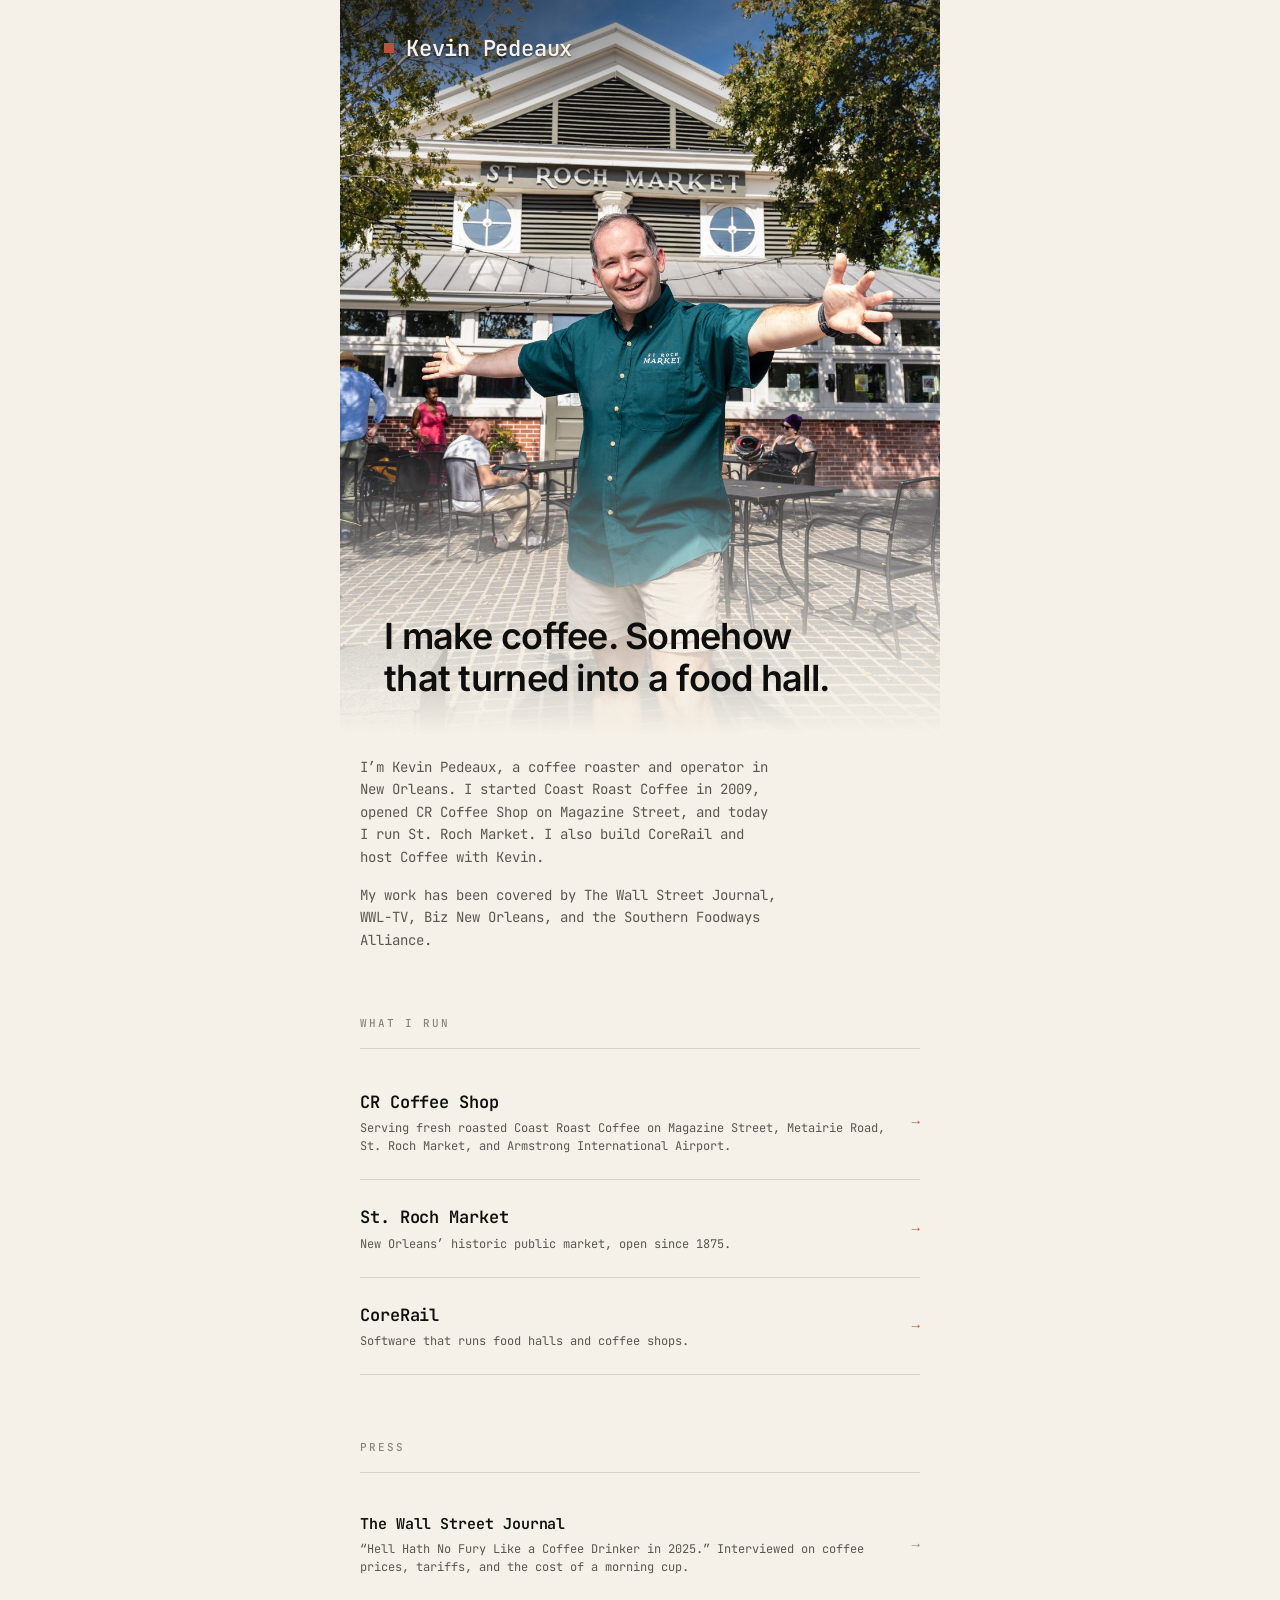
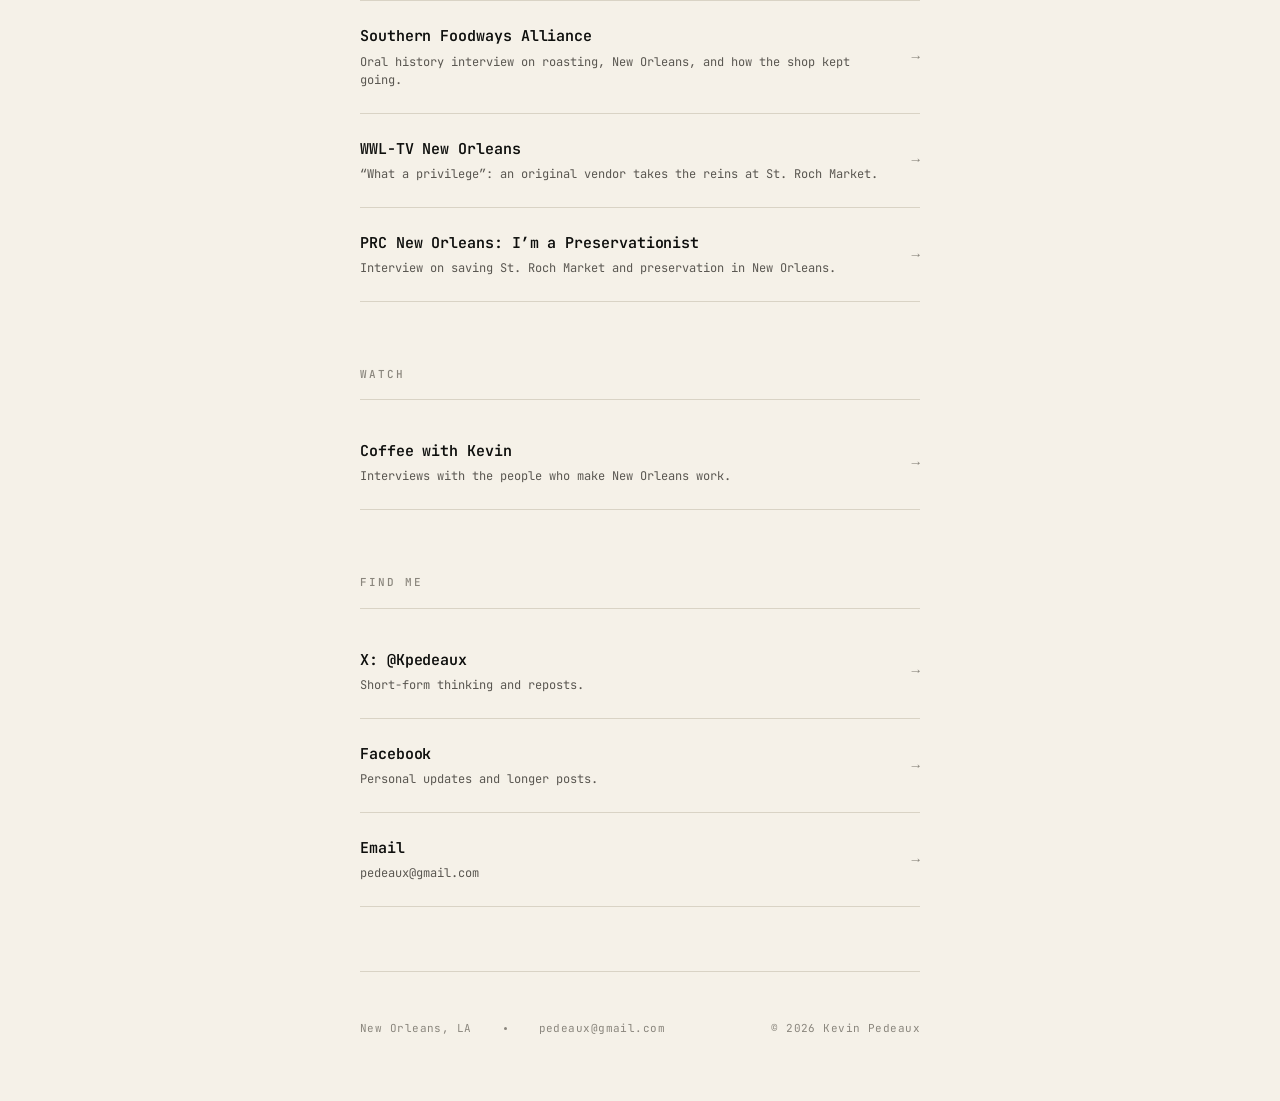
==== commit 11bfdb19: "Rotate hero tagline from a list on every visit Picks one of 31 taglines per page load, never repeati" ====
--- a/index.html
+++ b/index.html
@@ -37,7 +37,7 @@
   <link rel="preload" href="/fonts/inter-semibold.woff2" as="font" type="font/woff2" crossorigin>
 
   <!-- Styles -->
-  <link rel="stylesheet" href="/styles.css?v=3">
+  <link rel="stylesheet" href="/styles.css?v=4">
 
   <!-- Google Analytics (GA4) -->
   <script async src="https://www.googletagmanager.com/gtag/js?id=G-3HQKWKEVY3"></script>
@@ -133,6 +133,56 @@
     </div>
   </div>
 
+  <!-- Rotating tagline — picks one line per visit, never the same one twice
+       in a row. Edit the list below to add or remove lines. The h1 above is
+       the no-JS fallback and what search engines index. Runs inline, before
+       first paint, so visitors never see the fallback flash. -->
+  <script>
+    (function () {
+      var lines = [
+        'I make coffee and the things that come with it.',
+        'I build experiences across tech, food, and community.',
+        'Coffee, and every darn thing that comes with it.',
+        'Everything here started with a bag of coffee.',
+        'I roast coffee. The rest followed.',
+        'Coffee is the front door. Everything else is behind it.',
+        'I run a coffee company, a market, and a software project I probably shouldn’t have started.',
+        'Roaster. Operator. Reluctant developer.',
+        'Sixteen years of coffee, and a few things that grew out of it.',
+        'I make coffee and the systems that keep it moving.',
+        'New Orleans coffee, and the businesses built around it.',
+        'I take on the things nobody else wants to run.',
+        'I make coffee. Somehow that turned into a food hall.',
+        'Coffee roaster. Landlord, apparently.',
+        'I keep saying yes to buildings.',
+        'Sixteen years in coffee and I still can’t explain what I do all day.',
+        'I roast coffee, run a market, and write code I’d rather not show anyone.',
+        'Started with one roaster. It escalated.',
+        'Professionally: coffee. Practically: whatever’s broken that morning.',
+        'I make coffee and the things that come with it, the list got long.',
+        'New Orleans coffee guy with a growing footprint of unrelated problems.',
+        'The coffee part is going fine.',
+        'I own a coffee company and a building that owns me.',
+        'Roasting coffee since 2009. Fixing the ice machine since 2023.',
+        'I make coffee. The rest is upkeep.',
+        'Coffee roaster, market operator, part-time electrician.',
+        'I got into coffee so I wouldn’t have a boss. Now I have thirty.',
+        'Still mostly coffee, but other problems.',
+        'Coffee first. Then a market, a bar, and a software problem.',
+        'Everything on this page started as a smaller idea.',
+        'Ask me about coffee. Don’t ask me about the plumbing.'
+      ];
+      if (lines.length < 2) return;
+      var last = -1;
+      try { last = parseInt(localStorage.getItem('tagline-last'), 10); } catch (e) {}
+      if (isNaN(last)) last = -1;
+      var idx = Math.floor(Math.random() * lines.length);
+      if (idx === last) idx = (idx + 1) % lines.length;
+      try { localStorage.setItem('tagline-last', String(idx)); } catch (e) {}
+      document.getElementById('tagline').textContent = lines[idx];
+    })();
+  </script>
+
   <main class="page">
 
     <!-- ====================================================================
--- a/styles.css
+++ b/styles.css
@@ -262,6 +262,7 @@
   margin-top: var(--s-3);
   margin-bottom: var(--s-3);
   max-width: 28ch;
+  text-wrap: balance;   /* taglines rotate; keeps any length wrapping evenly */
 }
 
 .hero-sub {
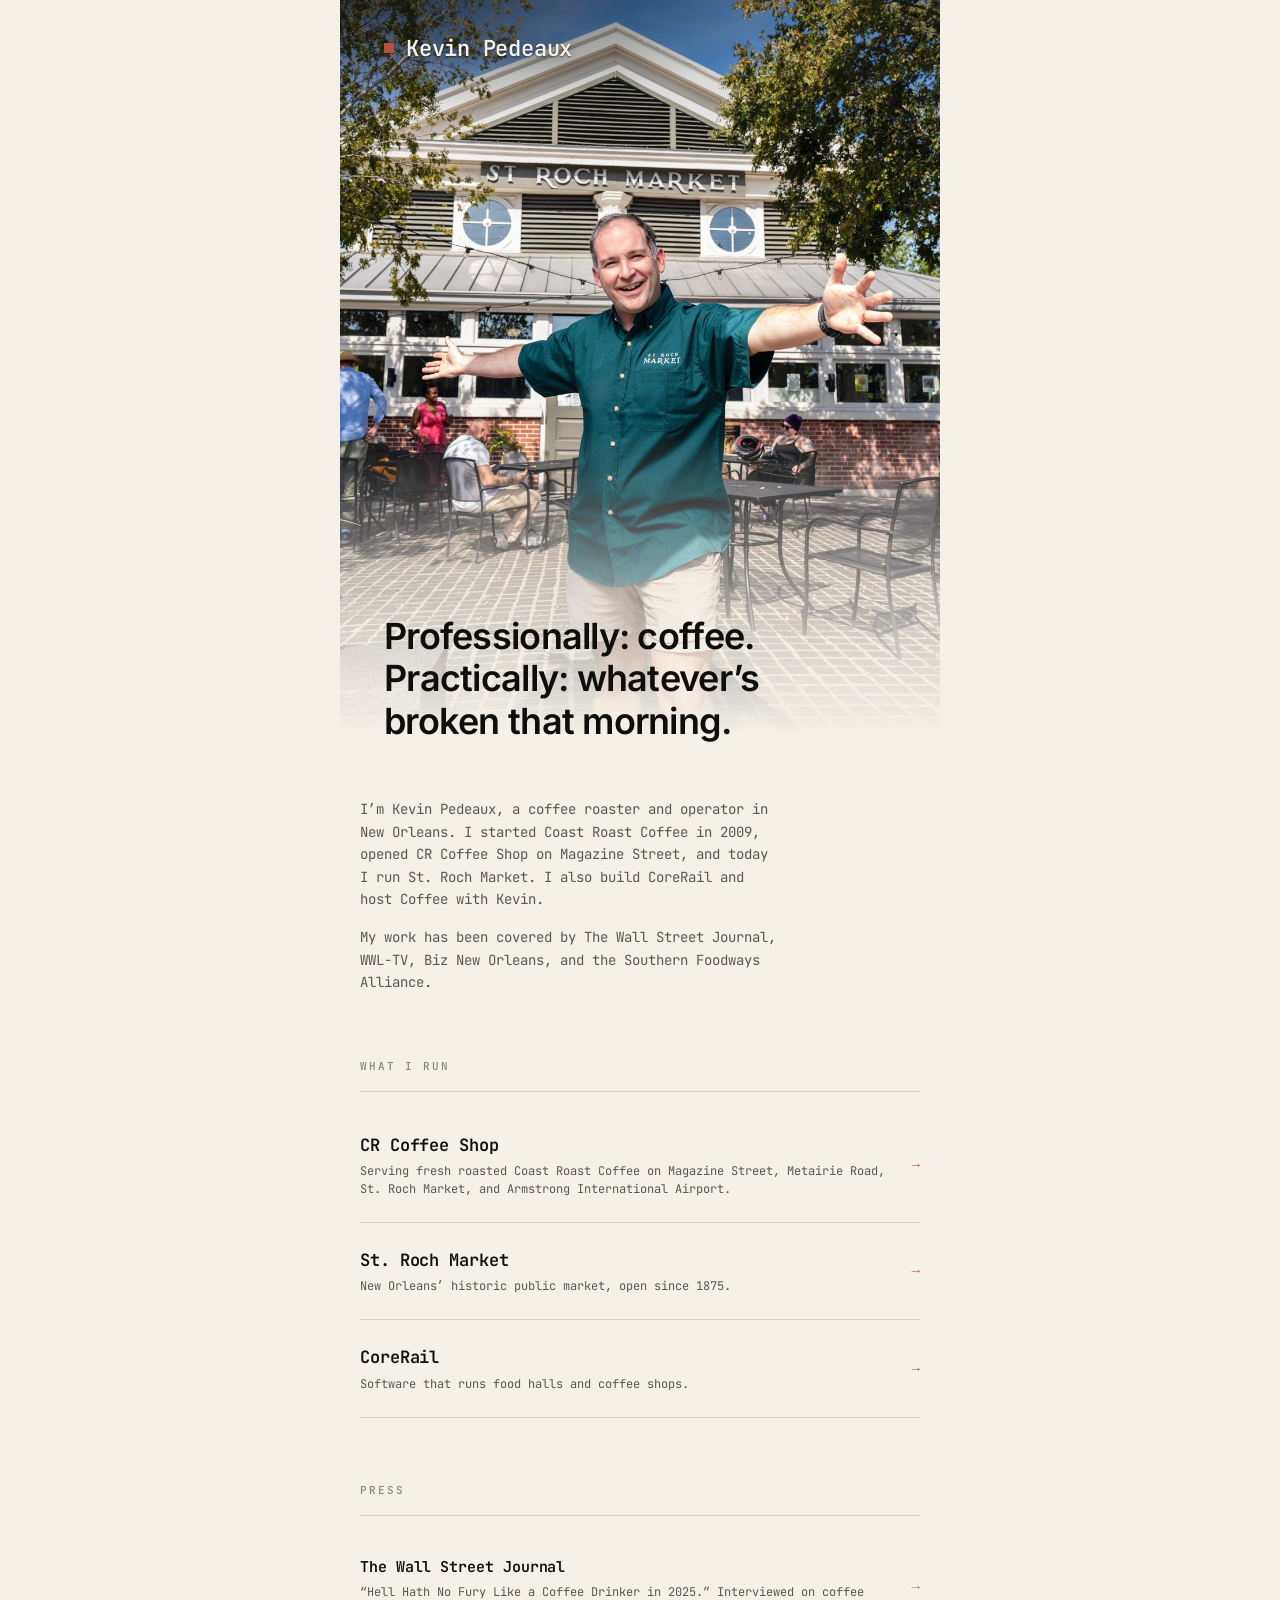
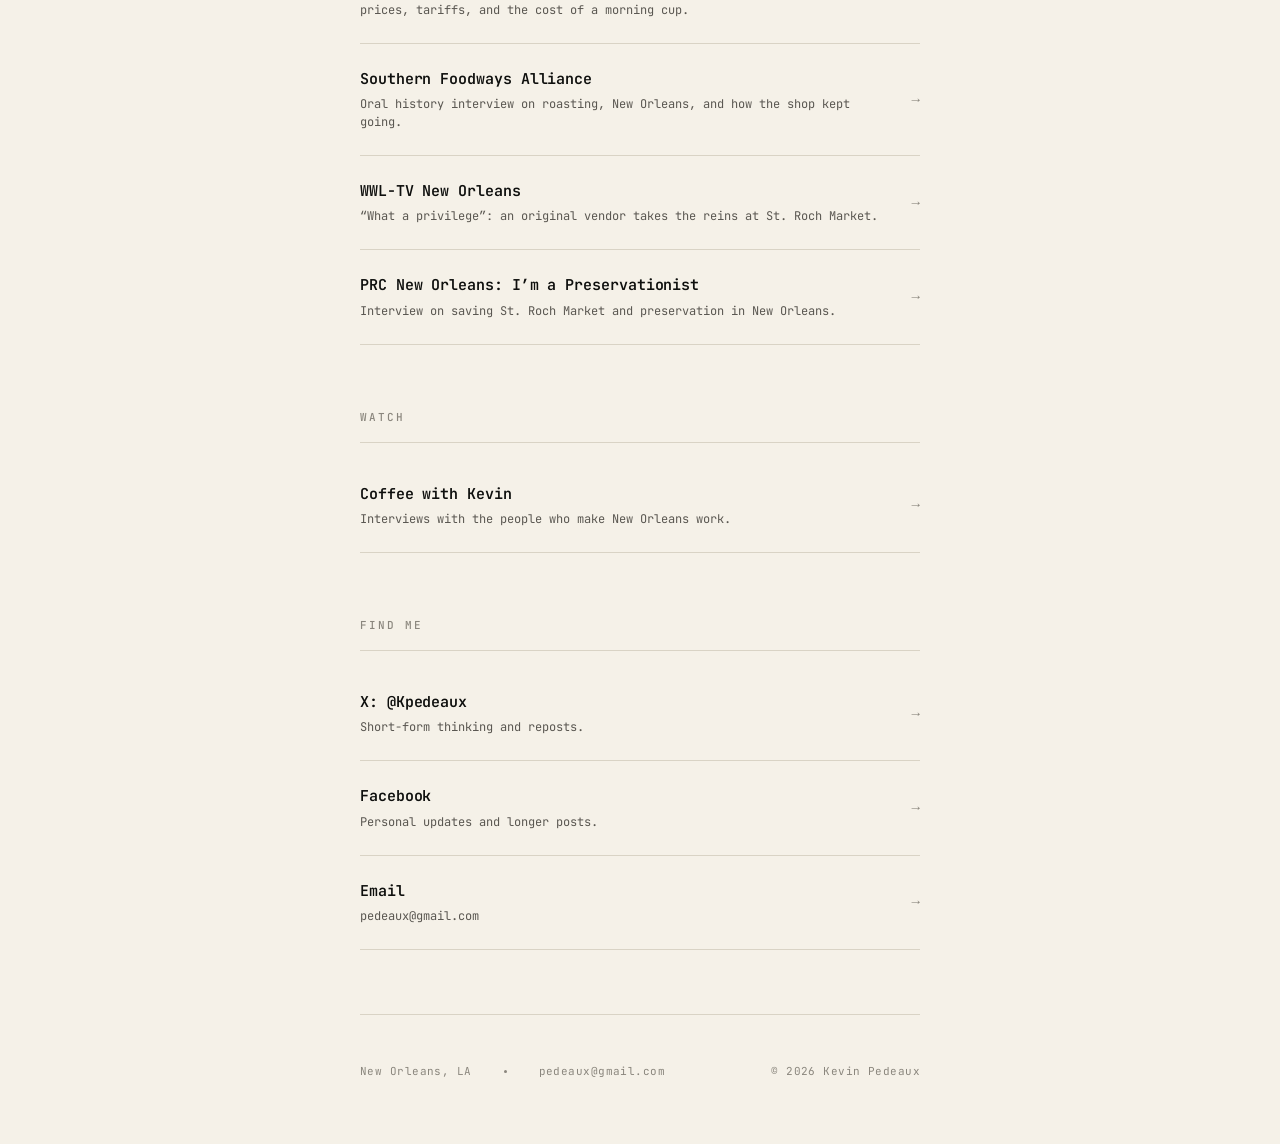
==== commit ae60f636: "Fix tagline math: sixteen years to seventeen Coast Roast started in 2009, so it is seventeen years a" ====
--- a/index.html
+++ b/index.html
@@ -148,14 +148,14 @@
         'Coffee is the front door. Everything else is behind it.',
         'I run a coffee company, a market, and a software project I probably shouldn’t have started.',
         'Roaster. Operator. Reluctant developer.',
-        'Sixteen years of coffee, and a few things that grew out of it.',
+        'Seventeen years of coffee, and a few things that grew out of it.',
         'I make coffee and the systems that keep it moving.',
         'New Orleans coffee, and the businesses built around it.',
         'I take on the things nobody else wants to run.',
         'I make coffee. Somehow that turned into a food hall.',
         'Coffee roaster. Landlord, apparently.',
         'I keep saying yes to buildings.',
-        'Sixteen years in coffee and I still can’t explain what I do all day.',
+        'Seventeen years in coffee and I still can’t explain what I do all day.',
         'I roast coffee, run a market, and write code I’d rather not show anyone.',
         'Started with one roaster. It escalated.',
         'Professionally: coffee. Practically: whatever’s broken that morning.',
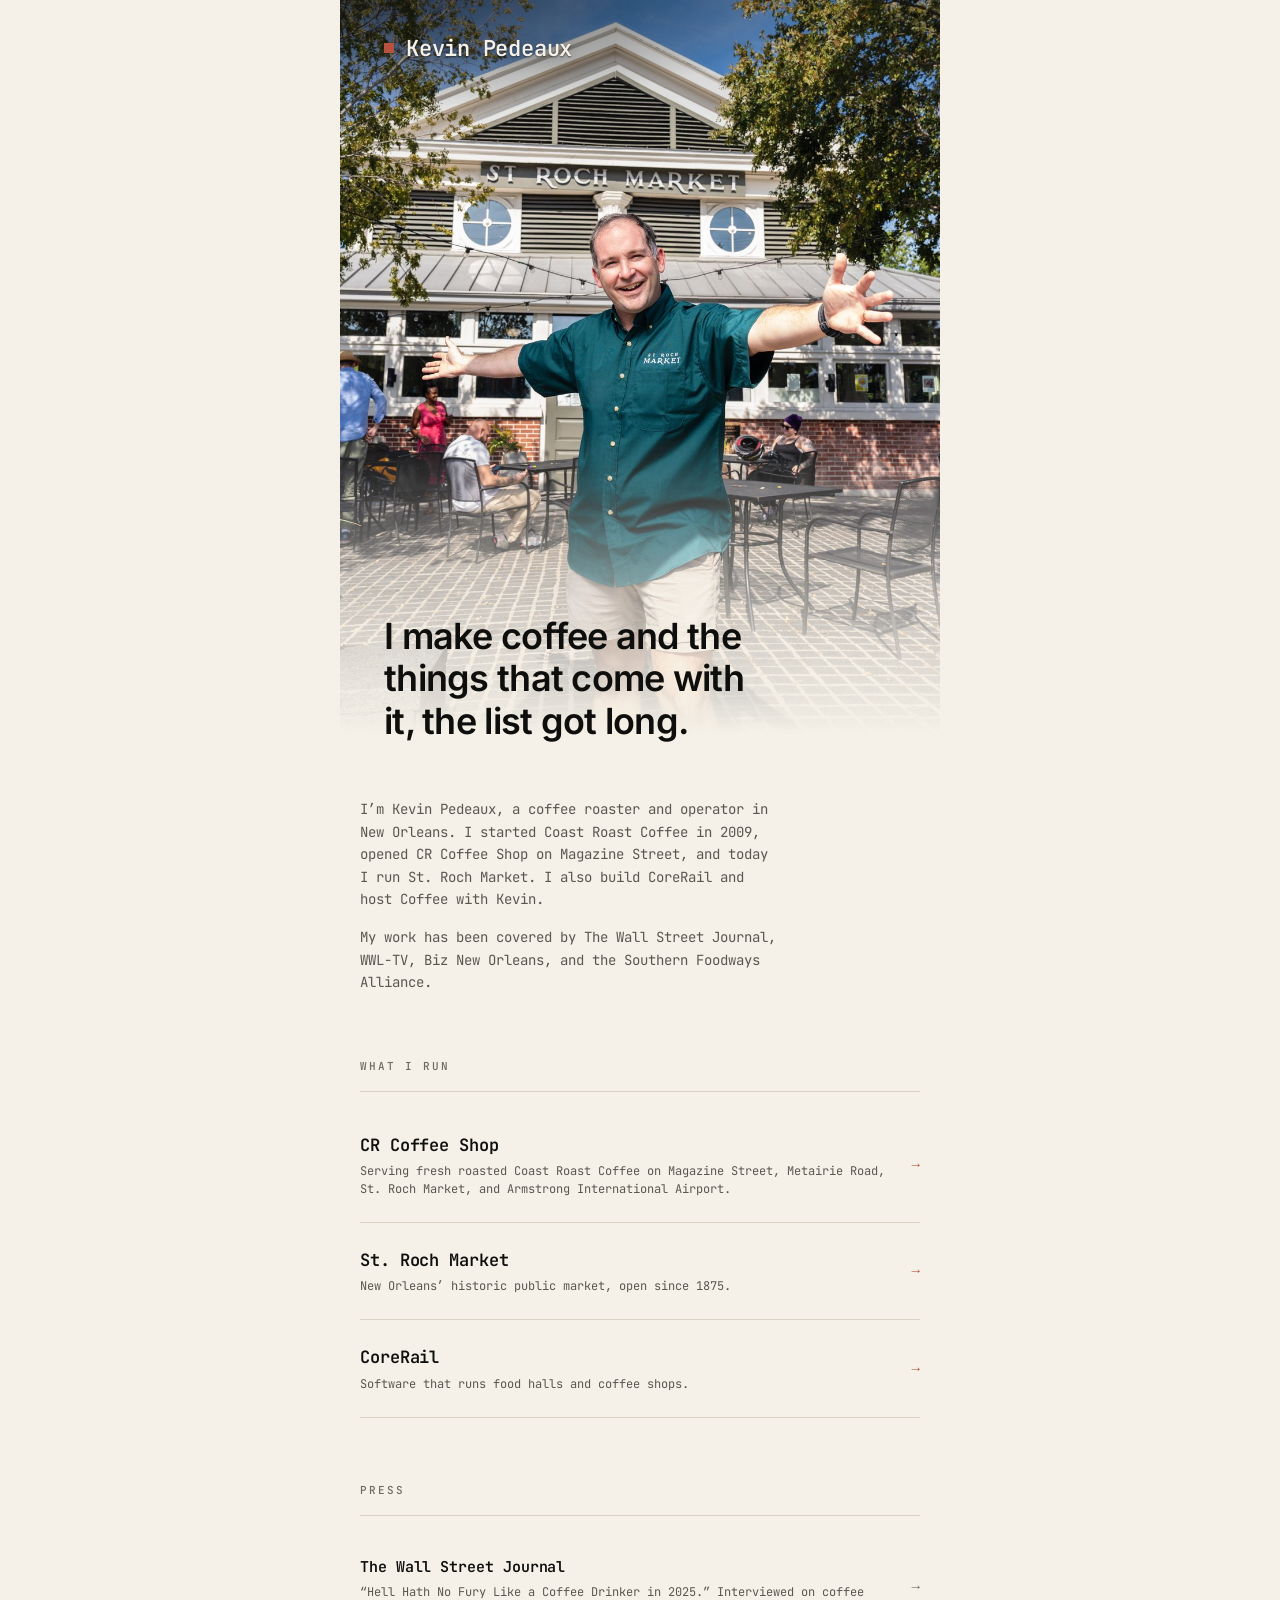
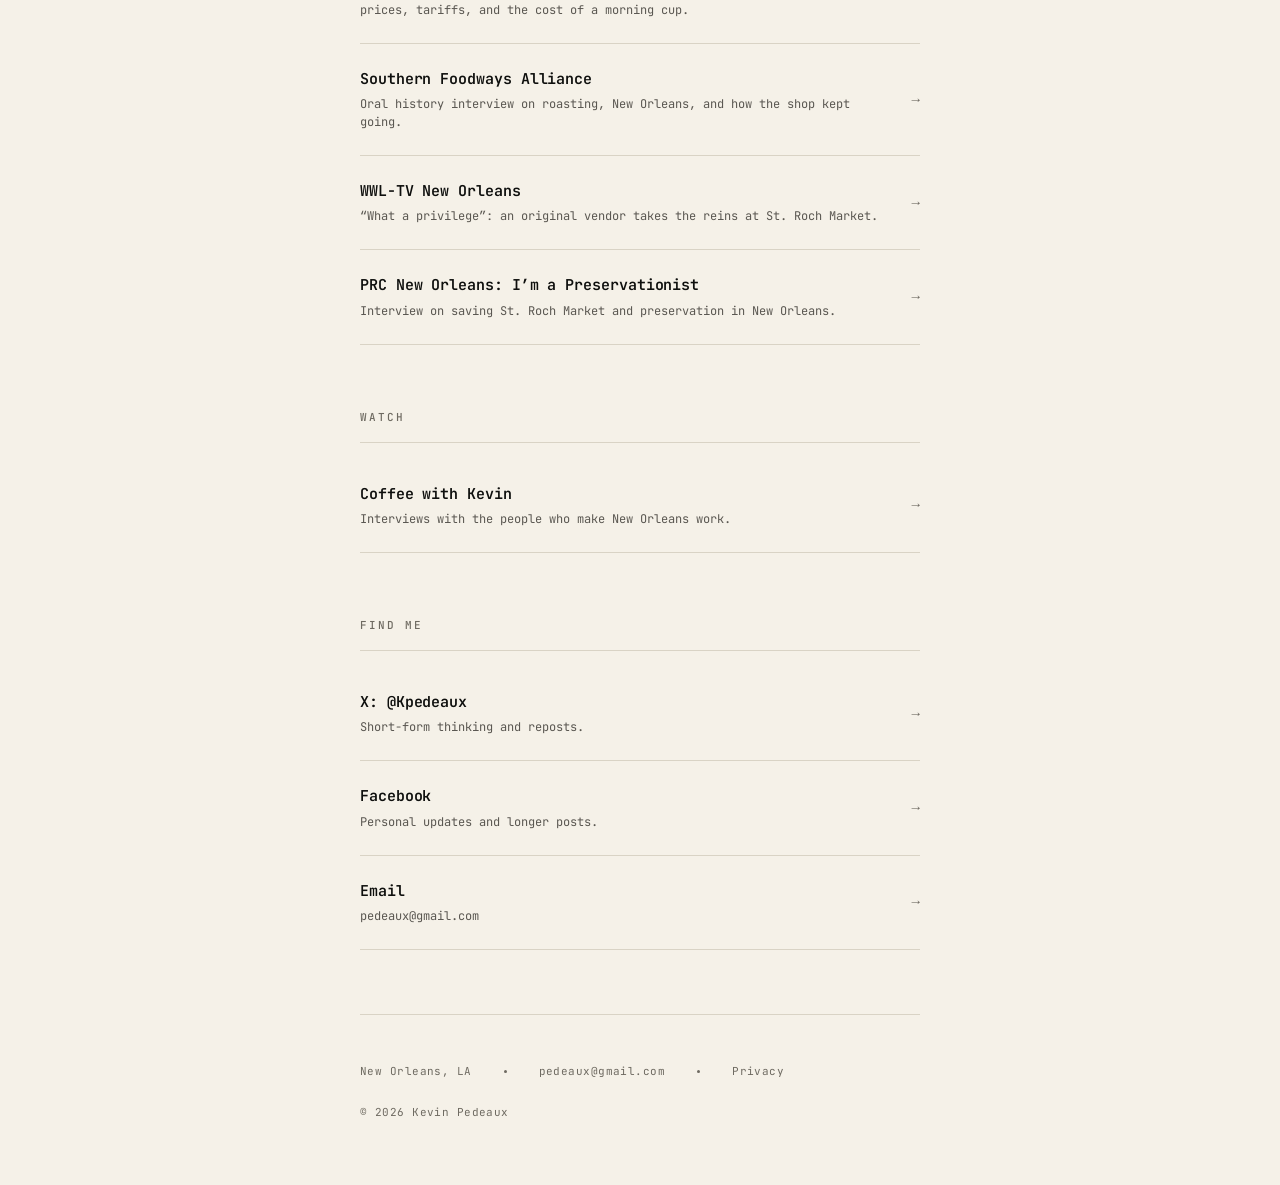
==== commit 7e11cfd1: "Add privacy page, footer link, focus rings, contrast + hero landmark Co-Authored-By: Claude Fable 5 " ====
--- a/index.html
+++ b/index.html
@@ -118,7 +118,7 @@
        FULL-BLEED HERO — image bleeds to edges, fades into the page,
        name overlays the top, tagline overlaps the lower fade.
        ==================================================================== -->
-  <div class="hero-full">
+  <header class="hero-full">
     <img class="hero-full-img" src="/kevin-hero.jpg" width="1040" height="1326"
          alt="Kevin Pedeaux with arms open in front of St. Roch Market in New Orleans"
          fetchpriority="high">
@@ -131,7 +131,7 @@
         I make coffee and the things that come with it.
       </h1>
     </div>
-  </div>
+  </header>
 
   <!-- Rotating tagline — picks one line per visit, never the same one twice
        in a row. Edit the list below to add or remove lines. The h1 above is
@@ -347,6 +347,8 @@
           <span>New Orleans, LA</span>
           <span class="dot" aria-hidden="true"></span>
           <a data-email data-email-text href="#">Email</a>
+          <span class="dot" aria-hidden="true"></span>
+          <a href="/privacy">Privacy</a>
         </div>
         <div>&copy; <span id="year">2026</span> Kevin Pedeaux</div>
       </div>
--- a/styles.css
+++ b/styles.css
@@ -67,7 +67,7 @@
   /* Color */
   --ink:       #0E0F0D;
   --ink-2:     #5A5751;
-  --ink-3:     #8A867D;
+  --ink-3:     #6E6A61;
   --cream:     #F5F1E8;
   --cream-2:   #EDE7D8;
   --rule:      #D9D3C5;
@@ -316,8 +316,12 @@
 
 .link:hover,
 .link:focus-visible {
-  outline: none;
   padding-left: var(--s-2);
+}
+
+.link:focus-visible {
+  outline: 2px solid var(--accent);
+  outline-offset: 2px;
 }
 
 .link:hover .link-title,
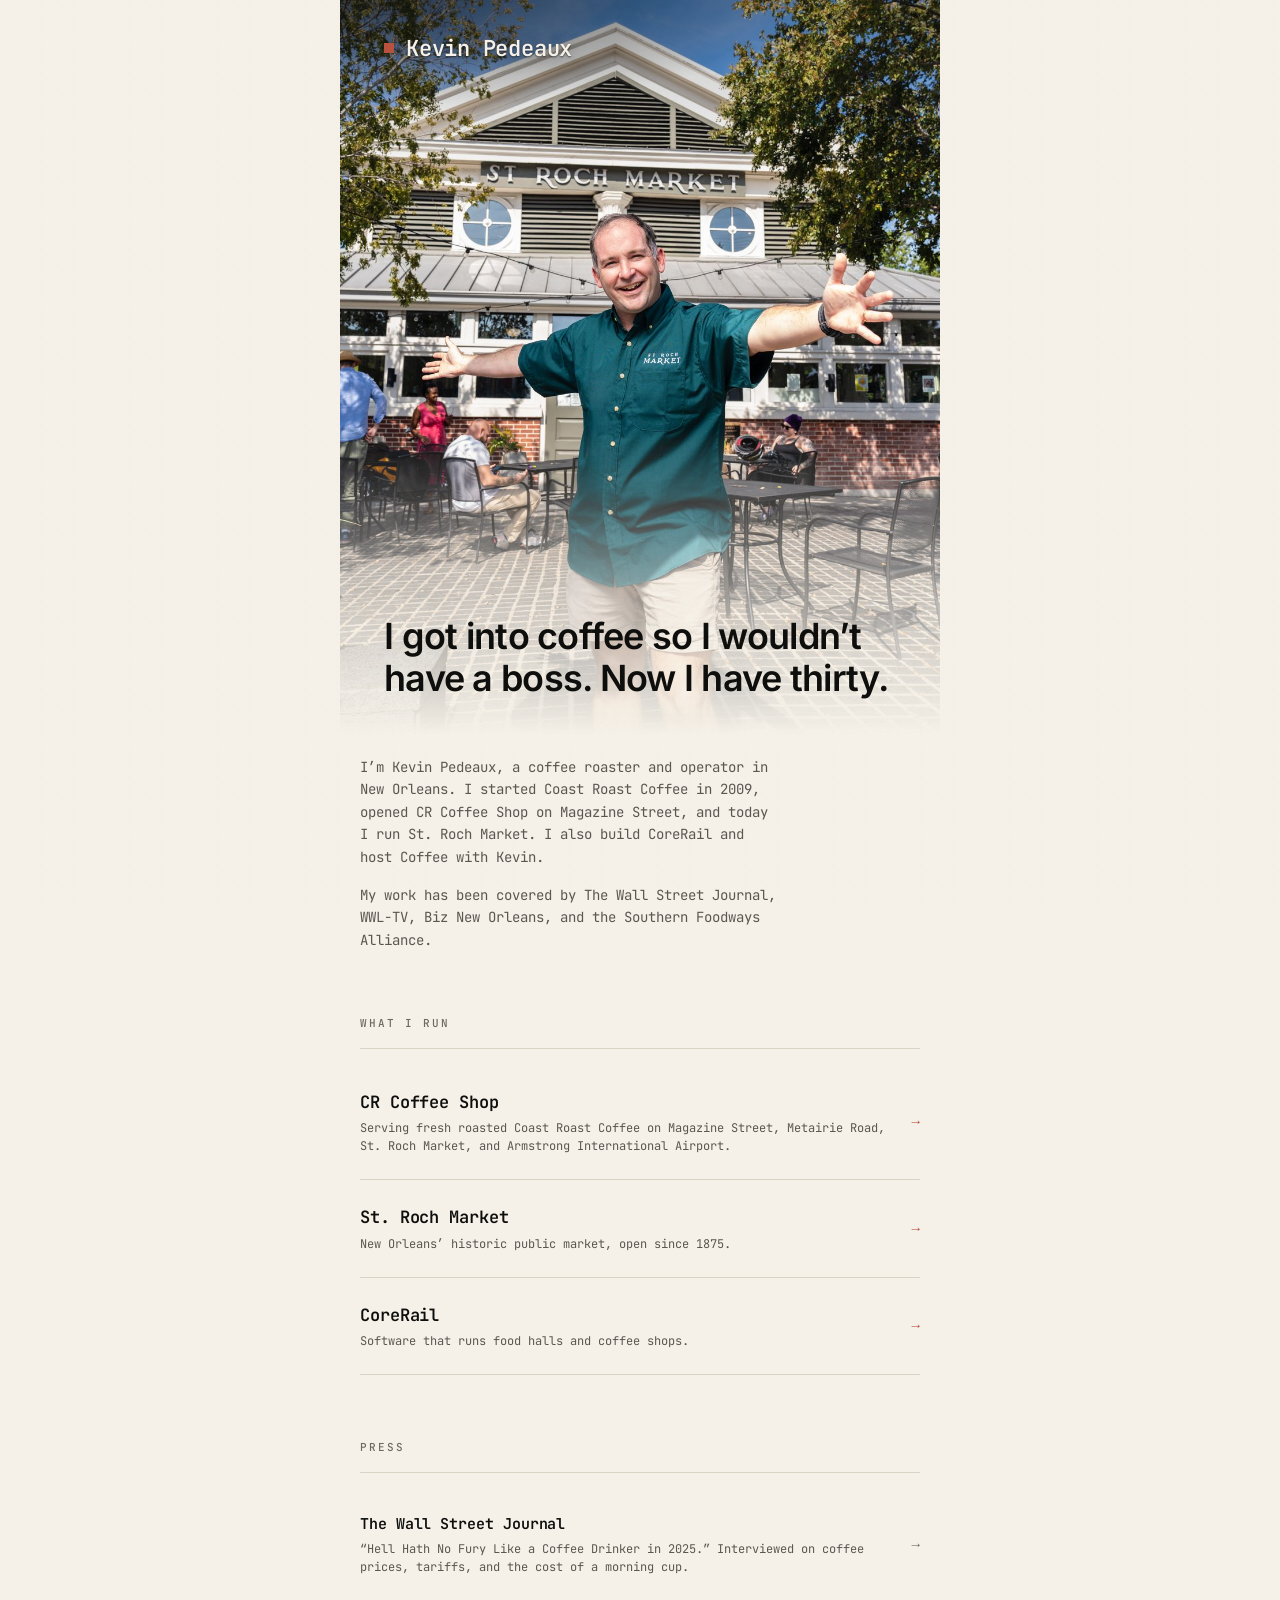
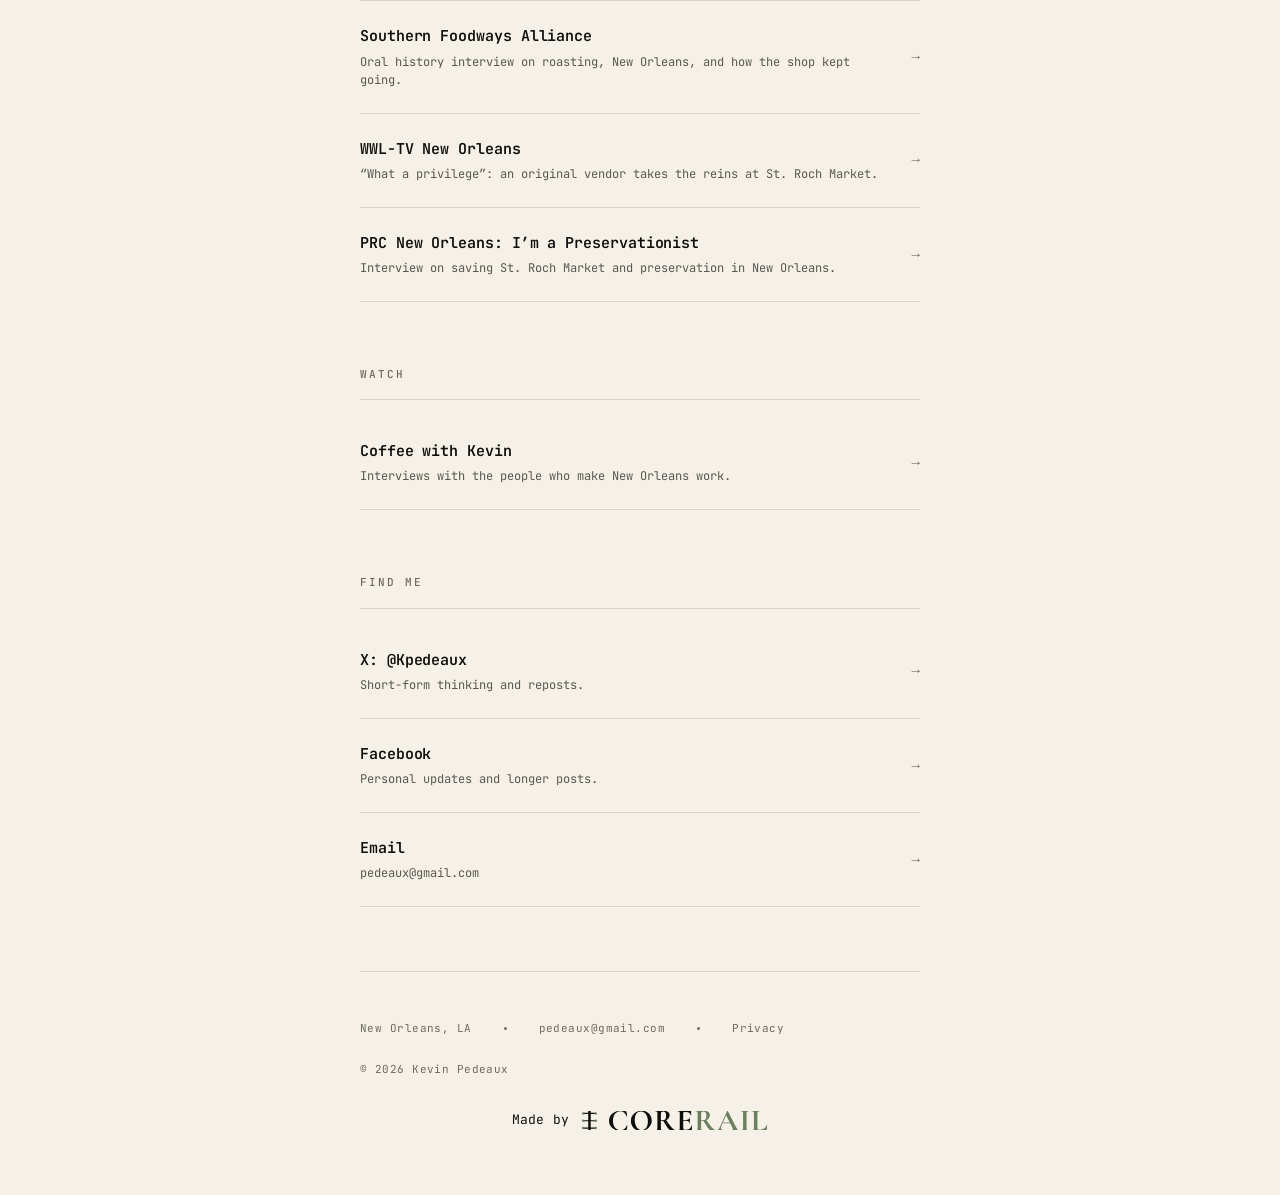
==== commit 91ca6044: "Add the Made by CoreRail credit to the footer Every page footer now carries the CoreRail lockup line" ====
--- a/index.html
+++ b/index.html
@@ -37,7 +37,7 @@
   <link rel="preload" href="/fonts/inter-semibold.woff2" as="font" type="font/woff2" crossorigin>
 
   <!-- Styles -->
-  <link rel="stylesheet" href="/styles.css?v=4">
+  <link rel="stylesheet" href="/styles.css?v=20260902cr">
 
   <!-- Google Analytics (GA4) -->
   <script async src="https://www.googletagmanager.com/gtag/js?id=G-3HQKWKEVY3"></script>
@@ -352,6 +352,7 @@
         </div>
         <div>&copy; <span id="year">2026</span> Kevin Pedeaux</div>
       </div>
+      <div class="corerail-credit"><a class="corerail-badge" href="https://creativecorerail.com" target="_blank" rel="noopener"><span class="corerail-badge__label">Made by</span><svg class="corerail-badge__art" viewBox="0 0 978.4 100" xmlns="http://www.w3.org/2000/svg" role="img" aria-label="CoreRail" focusable="false"><g transform="translate(0 -14) scale(1.06667)"><rect x="54" y="10" width="12" height="100" rx="2" fill="currentColor"/><rect x="30" y="22" width="60" height="6" rx="1.5" fill="currentColor"/><rect x="30" y="57" width="60" height="6" rx="1.5" fill="currentColor"/><rect x="30" y="92" width="60" height="6" rx="1.5" fill="currentColor"/><circle cx="30" cy="25" r="6" fill="#6B7F5E"/><circle cx="30" cy="60" r="6" fill="#6B7F5E"/><circle cx="30" cy="95" r="6" fill="#6B7F5E"/><circle cx="90" cy="25" r="6" fill="#6B7F5E"/><circle cx="90" cy="60" r="6" fill="#6B7F5E"/><circle cx="90" cy="95" r="6" fill="#6B7F5E"/></g><g transform="translate(156.3 0)"><g transform="translate(0 100) scale(0.16 -0.16)"><path fill="currentColor" d="M427 636Q457 636 489.5 633Q522 630 551 624Q580 618 600 609Q609 606 611.5 601.5Q614 597 615 586L628 447Q628 444 623 443Q618 442 616 446Q588 527 536.5 571Q485 615 411 615Q343 615 289.5 578.5Q236 542 205.5 475Q175 408 175 315Q175 245 193 188.5Q211 132 244 92Q277 52 322 30.5Q367 9 421 9Q492 9 538.5 47.5Q585 86 626 170Q628 173 632.5 172Q637 171 637 168L622 44Q621 32 618.5 28.5Q616 25 607 21Q559 4 511.5 -4Q464 -12 421 -12Q313 -12 229 28.5Q145 69 97 141.5Q49 214 49 308Q49 380 77.5 440.5Q106 501 157.5 544.5Q209 588 278 612Q347 636 427 636Z M1067 -12Q995 -12 936.5 13.5Q878 39 836.5 84Q795 129 772.5 187.5Q750 246 750 312Q750 393 781.5 454Q813 515 865 555.5Q917 596 979 616Q1041 636 1102 636Q1176 636 1234.5 609.5Q1293 583 1334 538Q1375 493 1396.5 436Q1418 379 1418 319Q1418 249 1390 189Q1362 129 1313.5 84Q1265 39 1201.5 13.5Q1138 -12 1067 -12ZM1100 13Q1156 13 1200 45Q1244 77 1269.5 139Q1295 201 1295 290Q1295 382 1267 454Q1239 526 1187 567.5Q1135 609 1062 609Q971 609 922 540Q873 471 873 349Q873 276 890 214.5Q907 153 937.5 107.5Q968 62 1009.5 37.5Q1051 13 1100 13Z M2017 0Q2002 0 1968.5 37.5Q1935 75 1888 146Q1841 217 1782 316L1874 344Q1954 223 2010.5 150Q2067 77 2111 44.5Q2155 12 2195 12Q2197 12 2197 6Q2197 0 2195 0Q2125 0 2081 0Q2037 0 2017 0ZM1802 628Q1894 628 1943.5 594.5Q1993 561 1993 501Q1993 442 1960 396.5Q1927 351 1875.5 326Q1824 301 1767 301Q1753 301 1738.5 301Q1724 301 1712 302V81Q1712 52 1717 37Q1722 22 1737 17Q1752 12 1783 12Q1785 12 1785 6Q1785 0 1783 0Q1757 0 1725 1Q1693 2 1655 2Q1619 2 1586.5 1Q1554 0 1528 0Q1525 0 1525 6Q1525 12 1528 12Q1559 12 1574 17Q1589 22 1594.5 37Q1600 52 1600 81V544Q1600 573 1595 587.5Q1590 602 1575 607.5Q1560 613 1529 613Q1527 613 1527 619Q1527 625 1529 625Q1555 625 1587 623.5Q1619 622 1655 622Q1688 622 1727.5 625Q1767 628 1802 628ZM1879 463Q1879 522 1867 553Q1855 584 1834 595.5Q1813 607 1786 607Q1746 607 1729 592Q1712 577 1712 542V330Q1726 328 1742 327Q1758 326 1770 326Q1829 326 1854 358.5Q1879 391 1879 463Z M2688 0H2246Q2243 0 2243 6Q2243 12 2246 12Q2277 12 2292 17Q2307 22 2312 37Q2317 52 2317 81V544Q2317 573 2312 587.5Q2307 602 2292 607.5Q2277 613 2246 613Q2243 613 2243 619Q2243 625 2246 625H2670Q2680 625 2680 616L2682 483Q2682 481 2677 480Q2672 479 2670 482Q2654 541 2616 568.5Q2578 596 2516 596H2486Q2466 596 2453 590.5Q2440 585 2434 573Q2428 561 2428 543V85Q2428 66 2433 53Q2438 40 2448 34Q2458 28 2474 28H2507Q2585 28 2632 60Q2679 92 2701 159Q2702 162 2707.5 160.5Q2713 159 2713 157Q2709 128 2706 88.5Q2703 49 2703 15Q2703 0 2688 0ZM2632 223Q2632 264 2601 287.5Q2570 311 2510 311H2375V339H2511Q2570 339 2600.5 359.5Q2631 380 2631 415Q2631 418 2636.5 418Q2642 418 2642 415Q2642 382 2641.5 363.5Q2641 345 2641 325Q2641 300 2642.5 276Q2644 252 2644 223Q2644 221 2638 221Q2632 221 2632 223Z"/><path fill="#6B7F5E" d="M3307 0Q3292 0 3258.5 37.5Q3225 75 3178 146Q3131 217 3072 316L3164 344Q3244 223 3300.5 150Q3357 77 3401 44.5Q3445 12 3485 12Q3487 12 3487 6Q3487 0 3485 0Q3415 0 3371 0Q3327 0 3307 0ZM3092 628Q3184 628 3233.5 594.5Q3283 561 3283 501Q3283 442 3250 396.5Q3217 351 3165.5 326Q3114 301 3057 301Q3043 301 3028.5 301Q3014 301 3002 302V81Q3002 52 3007 37Q3012 22 3027 17Q3042 12 3073 12Q3075 12 3075 6Q3075 0 3073 0Q3047 0 3015 1Q2983 2 2945 2Q2909 2 2876.5 1Q2844 0 2818 0Q2815 0 2815 6Q2815 12 2818 12Q2849 12 2864 17Q2879 22 2884.5 37Q2890 52 2890 81V544Q2890 573 2885 587.5Q2880 602 2865 607.5Q2850 613 2819 613Q2817 613 2817 619Q2817 625 2819 625Q2845 625 2877 623.5Q2909 622 2945 622Q2978 622 3017.5 625Q3057 628 3092 628ZM3169 463Q3169 522 3157 553Q3145 584 3124 595.5Q3103 607 3076 607Q3036 607 3019 592Q3002 577 3002 542V330Q3016 328 3032 327Q3048 326 3060 326Q3119 326 3144 358.5Q3169 391 3169 463Z M3666 229 3681 257H3969L3976 229ZM4212 12Q4217 12 4217 6Q4217 0 4212 0Q4182 0 4149.5 2Q4117 4 4087 4Q4053 4 4028 2Q4003 0 3972 0Q3968 0 3968 6Q3968 12 3972 12Q4013 12 4019.5 28.5Q4026 45 4001 94L3798 495L3847 581L3648 142Q3621 82 3647 47Q3673 12 3729 12Q3734 12 3734 6Q3734 0 3729 0Q3699 0 3674 2Q3649 4 3611 4Q3572 4 3548.5 2Q3525 0 3491 0Q3487 0 3487 6Q3487 12 3491 12Q3518 12 3537.5 23.5Q3557 35 3576.5 65.5Q3596 96 3621 152L3838 629Q3839 632 3847 632.5Q3855 633 3856 629L4106 137Q4130 90 4147.5 62.5Q4165 35 4180.5 23.5Q4196 12 4212 12Z M4458 81Q4458 52 4463 37Q4468 22 4483 17Q4498 12 4529 12Q4532 12 4532 6Q4532 0 4529 0Q4502.7 0 4471 1Q4439.3 2 4401 2Q4364.6 2 4332 1Q4299.5 0 4273 0Q4271 0 4271 6Q4271 12 4273.4 12Q4303.8 12 4319.4 17Q4335 22 4340.5 37Q4346 52 4346 81V544Q4346 573 4340.7 587.5Q4335.5 602 4319.6 607.5Q4303.8 613 4273 613Q4271 613 4271 619Q4271 625 4273 625Q4299.5 625 4332 623.5Q4364.6 622 4401 622Q4439.3 622 4471.6 623.5Q4503.8 625 4529 625Q4532 625 4532 619Q4532 613 4529 613Q4498.7 613 4483.5 607Q4468.4 601 4463.2 586Q4458 571 4458 542Z M4806 543V85Q4806 60.5 4810 48.2Q4814 36 4826.4 32Q4838.8 28 4863 28H4897Q4975 28 5032 70Q5089 112 5108 182Q5109 185 5114 184Q5119 183 5119 180Q5116 147 5113 100.7Q5110 54.3 5110 15Q5110 0 5094.6 0H4623Q4621 0 4621 6Q4621 12 4623 12Q4653.7 12 4669.1 17Q4684.5 22 4689.7 37Q4695 52 4695 81V544Q4695 573 4689.7 587.5Q4684.5 602 4669.1 607.5Q4653.7 613 4623 613Q4621 613 4621 619Q4621 625 4623 625Q4647 625 4680.3 623.5Q4713.6 622 4749.6 622Q4788 622 4820 623.5Q4852 625 4877 625Q4880 625 4880 619Q4880 613 4877 613Q4846.7 613 4831.5 607.5Q4816.4 602 4811.2 587Q4806 572 4806 543Z"/></g></g></svg></a></div>
     </footer>
 
   </main>
--- a/styles.css
+++ b/styles.css
@@ -453,3 +453,38 @@
   body::before { display: none; }
   .link { break-inside: avoid; }
 }
+
+/* Made by CoreRail credit ---------------------------------------------- */
+.corerail-credit {
+  grid-column: 1 / -1;
+  width: 100%;
+  display: flex;
+  justify-content: center;
+  margin-top: 2rem;
+}
+.corerail-badge {
+  display: inline-flex;
+  align-items: center;
+  gap: 0.55em;
+  text-decoration: none;
+  color: inherit;
+}
+.corerail-badge:hover .corerail-badge__label,
+.corerail-badge:focus-visible .corerail-badge__label {
+  text-decoration: underline;
+  text-underline-offset: 3px;
+}
+.corerail-badge__label {
+  font-size: 0.8125rem;
+  letter-spacing: 0.01em;
+  white-space: nowrap;
+}
+.corerail-badge__art {
+  height: 1.3em;
+  width: auto;
+  flex-shrink: 0;
+  display: block;
+}
+
+.corerail-credit [fill="#6B7F5E"] { fill: var(--corerail-sage, #6B7F5E); }
+/* ---------------------------------------------------------------------- */
